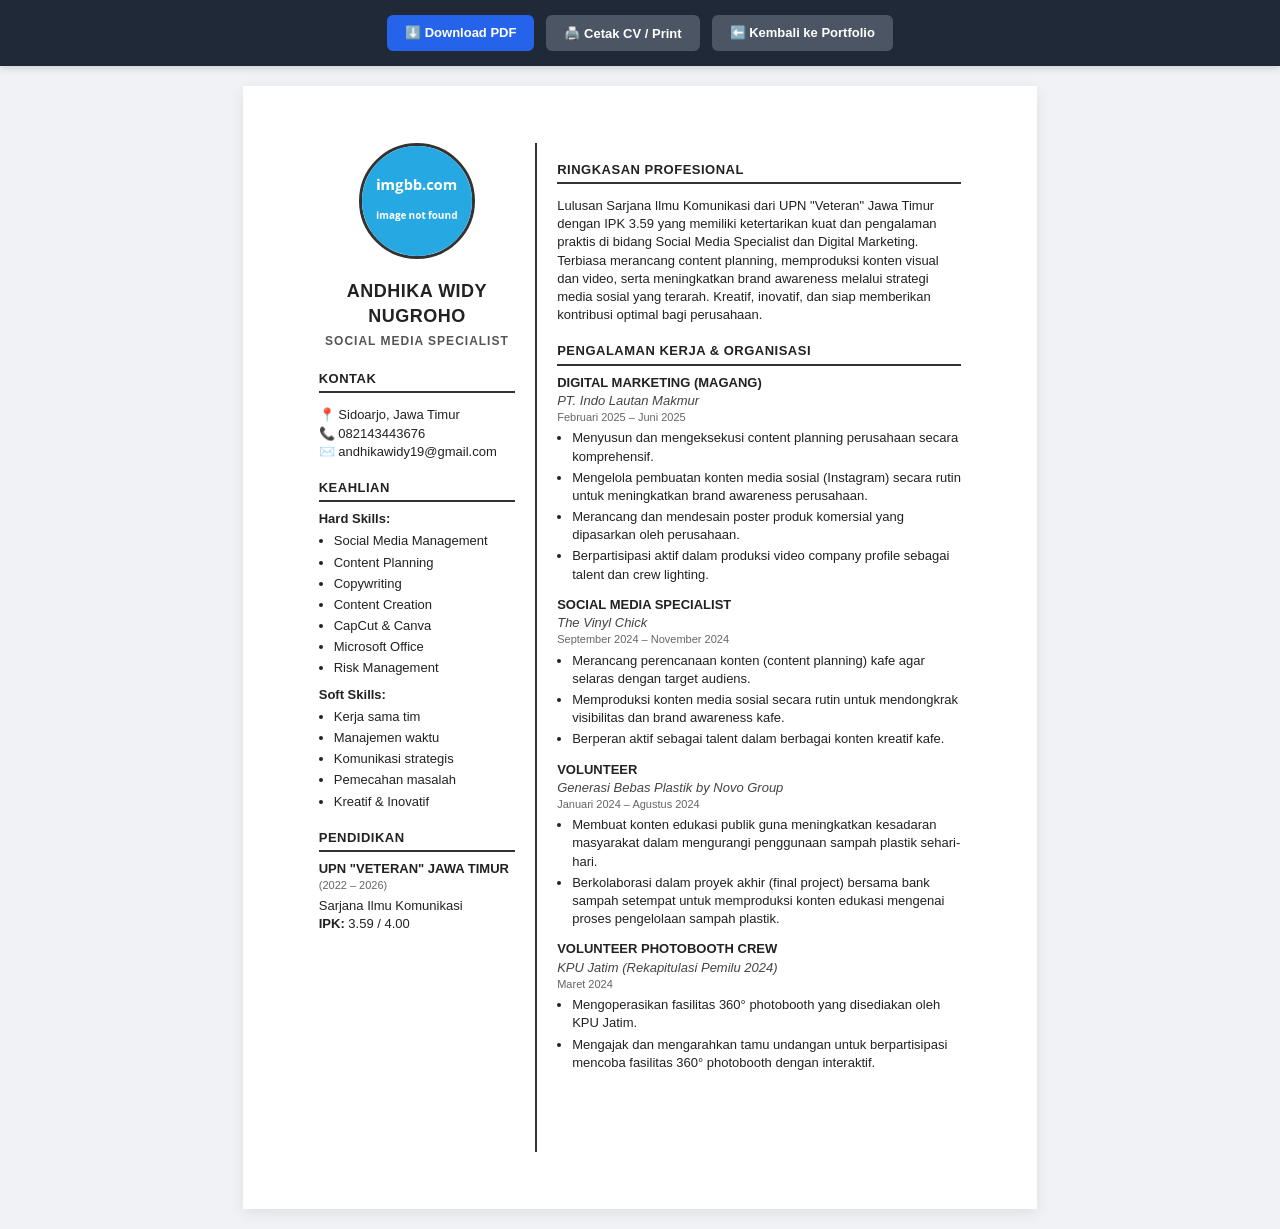
==== cv.html @ b68ea15f "Auto update: 2026-10-12 09:58:04" ====
<!DOCTYPE html>
<html lang="id">
<head>
    <meta charset="UTF-8">
    <meta name="viewport" content="width=device-width, initial-scale=1.0">
    <title>CV - Andhika Widy Nugroho</title>
    <style>
        body {
            font-family: 'Helvetica Neue', Arial, sans-serif;
            margin: 0;
            padding: 0;
            background: #f0f2f5;
            color: #222;
            font-size: 13px;
            line-height: 1.4;
        }
        .action-bar {
            text-align: center;
            padding: 15px;
            background: #1f2937;
            position: sticky;
            top: 0;
            z-index: 1000;
            box-shadow: 0 2px 8px rgba(0,0,0,0.15);
            display: flex;
            justify-content: center;
            gap: 12px;
        }
        .btn-action {
            display: inline-flex;
            align-items: center;
            gap: 8px;
            background: #2563eb;
            color: white;
            padding: 9px 18px;
            border-radius: 6px;
            text-decoration: none;
            font-weight: 600;
            font-size: 13px;
            border: none;
            cursor: pointer;
            transition: background 0.2s ease, transform 0.1s ease;
        }
        .btn-action:hover {
            background: #1d4ed8;
            transform: translateY(-1px);
        }
        .btn-action.btn-secondary {
            background: #4b5563;
        }
        .btn-action.btn-secondary:hover {
            background: #374151;
        }
        .resume-container {
            width: 210mm;
            min-height: 297mm;
            margin: 20px auto;
            background: #fff;
            display: flex;
            box-sizing: border-box;
            padding: 15mm 20mm;
            box-shadow: 0 4px 15px rgba(0,0,0,0.08);
        }
        .sidebar {
            width: 34%;
            padding-right: 20px;
            border-right: 2px solid #333;
            box-sizing: border-box;
        }
        .main-content {
            width: 66%;
            padding-left: 20px;
            box-sizing: border-box;
        }
        .profile-img-container {
            text-align: center;
            margin-bottom: 15px;
        }
        .profile-img {
            width: 110px;
            height: 110px;
            border-radius: 50%;
            object-fit: cover;
            border: 3px solid #333;
        }
        .name {
            font-size: 18px;
            font-weight: bold;
            text-align: center;
            margin-bottom: 4px;
            text-transform: uppercase;
            letter-spacing: 0.5px;
        }
        .title {
            font-size: 12px;
            text-align: center;
            color: #555;
            margin-bottom: 20px;
            font-weight: bold;
            letter-spacing: 1px;
            text-transform: uppercase;
        }
        h3 {
            font-size: 13px;
            text-transform: uppercase;
            border-bottom: 2px solid #333;
            padding-bottom: 3px;
            margin-top: 18px;
            margin-bottom: 8px;
            letter-spacing: 0.5px;
        }
        .section-content {
            margin-bottom: 12px;
        }
        ul {
            padding-left: 15px;
            margin: 4px 0;
        }
        li {
            margin-bottom: 3px;
        }
        .job-title {
            font-weight: bold;
            margin-top: 8px;
            font-size: 13px;
        }
        .job-company {
            font-style: italic;
            color: #444;
        }
        .job-date {
            font-size: 11px;
            color: #666;
            margin-bottom: 3px;
        }
        @media print {
            .action-bar {
                display: none !important;
            }
            body {
                background: none;
                margin: 0;
                padding: 0;
            }
            .resume-container {
                width: 100%;
                padding: 10mm 15mm;
                margin: 0;
                box-shadow: none;
            }
        }
    </style>
</head>
<body>
    <div class="action-bar">
        <a href="CV-Andhika-Widy-Nugroho.pdf" download="CV - Andhika Widy Nugroho.pdf" class="btn-action">
            ⬇️ Download PDF
        </a>
        <button onclick="window.print()" class="btn-action btn-secondary">
            🖨️ Cetak CV / Print
        </button>
        <a href="index.html" class="btn-action btn-secondary">
            ⬅️ Kembali ke Portfolio
        </a>
    </div>

    <div class="resume-container">
        <!-- Sidebar Kiri -->
        <div class="sidebar">
            <div class="profile-img-container">
                <!-- Foto profil Andhika -->
                <img src="https://i.ibb.co.com/6R05mGf/image.png" onerror="this.src='assets/images/andhika-profile.png'" alt="Andhika Widy Nugroho" class="profile-img">
            </div>
            
            <div class="name">Andhika Widy Nugroho</div>
            <div class="title">Social Media Specialist</div>

            <h3>Kontak</h3>
            <div class="section-content">
                <p>📍 Sidoarjo, Jawa Timur<br>
                📞 082143443676<br>
                ✉️ andhikawidy19@gmail.com</p>
            </div>

            <h3>Keahlian</h3>
            <div class="section-content">
                <strong>Hard Skills:</strong>
                <ul>
                    <li>Social Media Management</li>
                    <li>Content Planning</li>
                    <li>Copywriting</li>
                    <li>Content Creation</li>
                    <li>CapCut & Canva</li>
                    <li>Microsoft Office</li>
                    <li>Risk Management</li>
                </ul>
                <strong style="margin-top: 8px; display: block;">Soft Skills:</strong>
                <ul>
                    <li>Kerja sama tim</li>
                    <li>Manajemen waktu</li>
                    <li>Komunikasi strategis</li>
                    <li>Pemecahan masalah</li>
                    <li>Kreatif & Inovatif</li>
                </ul>
            </div>

            <h3>Pendidikan</h3>
            <div class="section-content">
                <div class="job-title">UPN "VETERAN" JAWA TIMUR</div>
                <div class="job-date">(2022 – 2026)</div>
                <div>Sarjana Ilmu Komunikasi</div>
                <div><strong>IPK:</strong> 3.59 / 4.00</div>
            </div>
        </div>

        <!-- Main Content Kanan -->
        <div class="main-content">
            <h3>Ringkasan Profesional</h3>
            <div class="section-content">
                <p>Lulusan Sarjana Ilmu Komunikasi dari UPN "Veteran" Jawa Timur dengan IPK 3.59 yang memiliki ketertarikan kuat dan pengalaman praktis di bidang Social Media Specialist dan Digital Marketing. Terbiasa merancang content planning, memproduksi konten visual dan video, serta meningkatkan brand awareness melalui strategi media sosial yang terarah. Kreatif, inovatif, dan siap memberikan kontribusi optimal bagi perusahaan.</p>
            </div>

            <h3>Pengalaman Kerja & Organisasi</h3>
            
            <div class="section-content">
                <div class="job-title">DIGITAL MARKETING (MAGANG)</div>
                <div class="job-company">PT. Indo Lautan Makmur</div>
                <div class="job-date">Februari 2025 – Juni 2025</div>
                <ul>
                    <li>Menyusun dan mengeksekusi content planning perusahaan secara komprehensif.</li>
                    <li>Mengelola pembuatan konten media sosial (Instagram) secara rutin untuk meningkatkan brand awareness perusahaan.</li>
                    <li>Merancang dan mendesain poster produk komersial yang dipasarkan oleh perusahaan.</li>
                    <li>Berpartisipasi aktif dalam produksi video company profile sebagai talent dan crew lighting.</li>
                </ul>
            </div>

            <div class="section-content">
                <div class="job-title">SOCIAL MEDIA SPECIALIST</div>
                <div class="job-company">The Vinyl Chick</div>
                <div class="job-date">September 2024 – November 2024</div>
                <ul>
                    <li>Merancang perencanaan konten (content planning) kafe agar selaras dengan target audiens.</li>
                    <li>Memproduksi konten media sosial secara rutin untuk mendongkrak visibilitas dan brand awareness kafe.</li>
                    <li>Berperan aktif sebagai talent dalam berbagai konten kreatif kafe.</li>
                </ul>
            </div>

            <div class="section-content">
                <div class="job-title">VOLUNTEER</div>
                <div class="job-company">Generasi Bebas Plastik by Novo Group</div>
                <div class="job-date">Januari 2024 – Agustus 2024</div>
                <ul>
                    <li>Membuat konten edukasi publik guna meningkatkan kesadaran masyarakat dalam mengurangi penggunaan sampah plastik sehari-hari.</li>
                    <li>Berkolaborasi dalam proyek akhir (final project) bersama bank sampah setempat untuk memproduksi konten edukasi mengenai proses pengelolaan sampah plastik.</li>
                </ul>
            </div>

            <div class="section-content">
                <div class="job-title">VOLUNTEER PHOTOBOOTH CREW</div>
                <div class="job-company">KPU Jatim (Rekapitulasi Pemilu 2024)</div>
                <div class="job-date">Maret 2024</div>
                <ul>
                    <li>Mengoperasikan fasilitas 360° photobooth yang disediakan oleh KPU Jatim.</li>
                    <li>Mengajak dan mengarahkan tamu undangan untuk berpartisipasi mencoba fasilitas 360° photobooth dengan interaktif.</li>
                </ul>
            </div>
        </div>
    </div>
</body>
</html>
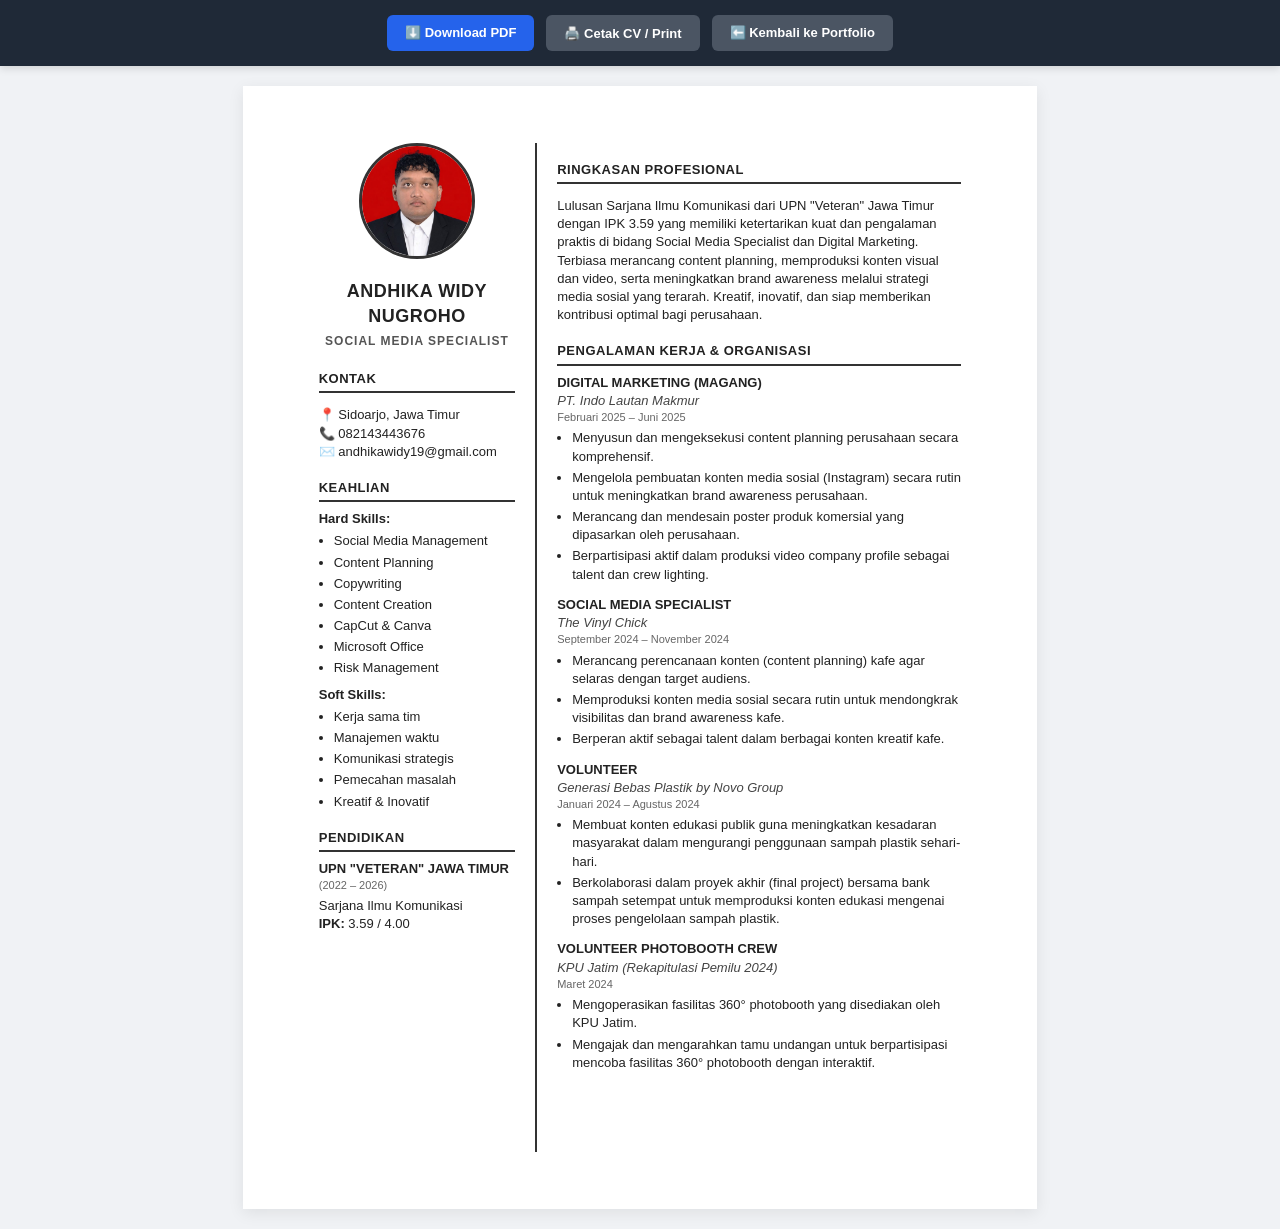
==== commit 7a8a8af5: "Auto update: 2026-10-12 10:05:46" ====
--- a/cv.html
+++ b/cv.html
@@ -169,7 +169,7 @@
         <div class="sidebar">
             <div class="profile-img-container">
                 <!-- Foto profil Andhika -->
-                <img src="https://i.ibb.co.com/6R05mGf/image.png" onerror="this.src='assets/images/andhika-profile.png'" alt="Andhika Widy Nugroho" class="profile-img">
+                <img src="assets/images/andhika.png" onerror="this.src='https://i.ibb.co.com/6R05mGf/image.png'" alt="Andhika Widy Nugroho" class="profile-img">
             </div>
             
             <div class="name">Andhika Widy Nugroho</div>
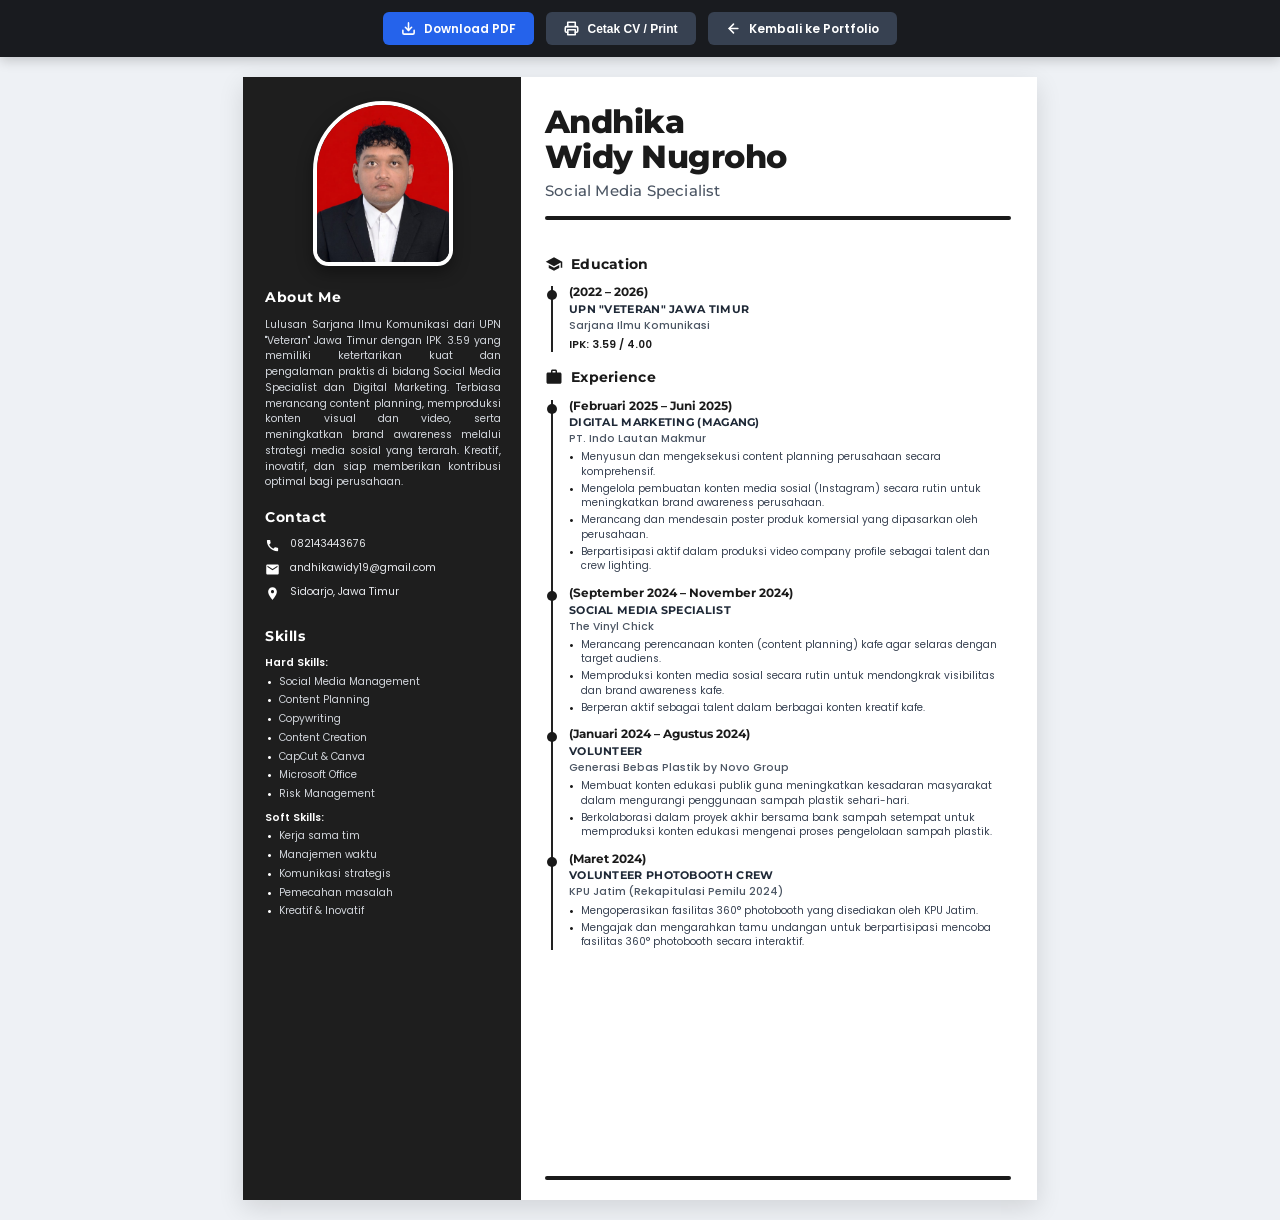
==== commit a438e197: "Auto update: 2026-10-12 11:19:42" ====
--- a/cv.html
+++ b/cv.html
@@ -4,24 +4,35 @@
     <meta charset="UTF-8">
     <meta name="viewport" content="width=device-width, initial-scale=1.0">
     <title>CV - Andhika Widy Nugroho</title>
+    <link rel="preconnect" href="https://fonts.googleapis.com">
+    <link rel="preconnect" href="https://fonts.gstatic.com" crossorigin>
+    <link href="https://fonts.googleapis.com/css2?family=Montserrat:wght@400;500;600;700;800;900&family=Poppins:wght@300;400;500;600;700&display=swap" rel="stylesheet">
     <style>
-        body {
-            font-family: 'Helvetica Neue', Arial, sans-serif;
+        * {
+            box-sizing: border-box;
             margin: 0;
             padding: 0;
-            background: #f0f2f5;
-            color: #222;
-            font-size: 13px;
-            line-height: 1.4;
-        }
+        }
+
+        body {
+            font-family: 'Poppins', 'Montserrat', -apple-system, BlinkMacSystemFont, 'Segoe UI', Roboto, sans-serif;
+            background: #eef1f5;
+            color: #2b2b2b;
+            font-size: 11px;
+            line-height: 1.45;
+            -webkit-print-color-adjust: exact;
+            print-color-adjust: exact;
+        }
+
+        /* Top Action Bar (Hanya tampil di browser, sembunyi saat print) */
         .action-bar {
             text-align: center;
-            padding: 15px;
-            background: #1f2937;
+            padding: 12px;
+            background: #191b1f;
             position: sticky;
             top: 0;
             z-index: 1000;
-            box-shadow: 0 2px 8px rgba(0,0,0,0.15);
+            box-shadow: 0 3px 12px rgba(0,0,0,0.2);
             display: flex;
             justify-content: center;
             gap: 12px;
@@ -32,107 +43,312 @@
             gap: 8px;
             background: #2563eb;
             color: white;
-            padding: 9px 18px;
+            padding: 8px 18px;
             border-radius: 6px;
             text-decoration: none;
             font-weight: 600;
-            font-size: 13px;
+            font-size: 12px;
             border: none;
             cursor: pointer;
-            transition: background 0.2s ease, transform 0.1s ease;
+            transition: all 0.2s ease;
         }
         .btn-action:hover {
             background: #1d4ed8;
             transform: translateY(-1px);
         }
         .btn-action.btn-secondary {
+            background: #374151;
+        }
+        .btn-action.btn-secondary:hover {
             background: #4b5563;
         }
-        .btn-action.btn-secondary:hover {
-            background: #374151;
-        }
-        .resume-container {
+
+        /* Resume A4 Container */
+        .resume-page {
             width: 210mm;
             min-height: 297mm;
             margin: 20px auto;
-            background: #fff;
+            background: #ffffff;
             display: flex;
+            box-shadow: 0 8px 24px rgba(0,0,0,0.12);
+            position: relative;
+            overflow: hidden;
+        }
+
+        /* ================= SIDEBAR KIRI ================= */
+        .sidebar {
+            width: 35%;
+            background: #1e1e1e;
+            color: #f3f4f6;
+            padding: 24px 20px 24px 22px;
+            display: flex;
+            flex-direction: column;
             box-sizing: border-box;
-            padding: 15mm 20mm;
-            box-shadow: 0 4px 15px rgba(0,0,0,0.08);
-        }
-        .sidebar {
-            width: 34%;
-            padding-right: 20px;
-            border-right: 2px solid #333;
+        }
+
+        .photo-wrapper {
+            text-align: center;
+            margin-bottom: 22px;
+            position: relative;
+        }
+
+        .photo-frame {
+            width: 140px;
+            height: 165px;
+            margin: 0 auto;
+            border-radius: 80px 80px 18px 18px;
+            overflow: hidden;
+            border: 4px solid #ffffff;
+            box-shadow: 0 6px 16px rgba(0,0,0,0.4);
+            background: #2b2b2b;
+            position: relative;
+        }
+
+        .photo-frame img {
+            width: 100%;
+            height: 100%;
+            object-fit: cover;
+            object-position: center top;
+            display: block;
+        }
+
+        .sidebar-section {
+            margin-bottom: 18px;
+        }
+
+        .sidebar-title {
+            font-family: 'Montserrat', sans-serif;
+            font-size: 13.5px;
+            font-weight: 700;
+            color: #ffffff;
+            letter-spacing: 0.5px;
+            margin-bottom: 9px;
+            text-transform: capitalize;
+        }
+
+        .sidebar-text {
+            font-size: 10.5px;
+            line-height: 1.5;
+            color: #d1d5db;
+            text-align: justify;
+        }
+
+        /* Kontak List */
+        .contact-list {
+            list-style: none;
+            padding: 0;
+            margin: 0;
+        }
+
+        .contact-item {
+            display: flex;
+            align-items: flex-start;
+            gap: 10px;
+            margin-bottom: 8px;
+            font-size: 10.5px;
+            color: #e5e7eb;
+            line-height: 1.4;
+        }
+
+        .contact-icon {
+            flex-shrink: 0;
+            width: 15px;
+            height: 15px;
+            margin-top: 1px;
+            fill: #ffffff;
+        }
+
+        /* Skills List */
+        .skills-group-title {
+            font-size: 10.5px;
+            font-weight: 600;
+            color: #ffffff;
+            margin-top: 6px;
+            margin-bottom: 4px;
+            display: block;
+        }
+
+        .skills-list {
+            list-style: none;
+            padding: 0;
+            margin: 0;
+        }
+
+        .skills-list li {
+            position: relative;
+            padding-left: 14px;
+            margin-bottom: 4px;
+            font-size: 10.2px;
+            color: #d1d5db;
+        }
+
+        .skills-list li::before {
+            content: "•";
+            position: absolute;
+            left: 2px;
+            top: -1px;
+            color: #ffffff;
+            font-size: 13px;
+        }
+
+        /* ================= MAIN CONTENT KANAN ================= */
+        .main-content {
+            width: 65%;
+            background: #ffffff;
+            padding: 28px 26px 20px 24px;
+            display: flex;
+            flex-direction: column;
             box-sizing: border-box;
         }
-        .main-content {
-            width: 66%;
-            padding-left: 20px;
-            box-sizing: border-box;
-        }
-        .profile-img-container {
-            text-align: center;
+
+        /* Header Nama */
+        .main-header {
+            margin-bottom: 16px;
+        }
+
+        .candidate-name {
+            font-family: 'Montserrat', sans-serif;
+            font-size: 32px;
+            font-weight: 800;
+            line-height: 1.08;
+            color: #1a1a1a;
+            letter-spacing: -0.5px;
+            text-transform: capitalize;
+        }
+
+        .candidate-title {
+            font-family: 'Montserrat', sans-serif;
+            font-size: 15px;
+            font-weight: 500;
+            color: #4b5563;
+            margin-top: 6px;
+            letter-spacing: 0.2px;
+        }
+
+        .header-bar {
+            width: 100%;
+            height: 3.5px;
+            background: #1a1a1a;
+            margin-top: 14px;
+            margin-bottom: 18px;
+            border-radius: 2px;
+        }
+
+        /* Section Block */
+        .content-section {
             margin-bottom: 15px;
         }
-        .profile-img {
-            width: 110px;
-            height: 110px;
+
+        .section-header {
+            display: flex;
+            align-items: center;
+            gap: 8px;
+            margin-bottom: 12px;
+        }
+
+        .section-header svg {
+            width: 18px;
+            height: 18px;
+            fill: #1a1a1a;
+            flex-shrink: 0;
+        }
+
+        .section-header h2 {
+            font-family: 'Montserrat', sans-serif;
+            font-size: 14px;
+            font-weight: 700;
+            color: #1a1a1a;
+            letter-spacing: 0.3px;
+            text-transform: capitalize;
+        }
+
+        /* Timeline Items */
+        .timeline-container {
+            border-left: 2px solid #222222;
+            margin-left: 6px;
+            padding-left: 16px;
+            position: relative;
+        }
+
+        .timeline-item {
+            position: relative;
+            margin-bottom: 13px;
+        }
+
+        .timeline-item:last-child {
+            margin-bottom: 0;
+        }
+
+        .timeline-item::before {
+            content: "";
+            position: absolute;
+            left: -22px;
+            top: 4px;
+            width: 10px;
+            height: 10px;
             border-radius: 50%;
-            object-fit: cover;
-            border: 3px solid #333;
-        }
-        .name {
-            font-size: 18px;
-            font-weight: bold;
-            text-align: center;
+            background: #1a1a1a;
+        }
+
+        .item-period {
+            font-family: 'Montserrat', sans-serif;
+            font-size: 11.5px;
+            font-weight: 700;
+            color: #1a1a1a;
+            line-height: 1.2;
+        }
+
+        .item-role {
+            font-family: 'Montserrat', sans-serif;
+            font-size: 11px;
+            font-weight: 700;
+            color: #1f2937;
+            text-transform: uppercase;
+            margin-top: 2px;
+            letter-spacing: 0.3px;
+        }
+
+        .item-company {
+            font-size: 10.5px;
+            color: #4b5563;
+            font-weight: 500;
             margin-bottom: 4px;
-            text-transform: uppercase;
-            letter-spacing: 0.5px;
-        }
-        .title {
+        }
+
+        .item-bullets {
+            list-style: none;
+            padding: 0;
+            margin: 3px 0 0 0;
+        }
+
+        .item-bullets li {
+            position: relative;
+            padding-left: 12px;
+            margin-bottom: 2.5px;
+            font-size: 10.2px;
+            color: #374151;
+            line-height: 1.42;
+        }
+
+        .item-bullets li::before {
+            content: "•";
+            position: absolute;
+            left: 0;
+            top: -1px;
+            color: #1a1a1a;
             font-size: 12px;
-            text-align: center;
-            color: #555;
-            margin-bottom: 20px;
-            font-weight: bold;
-            letter-spacing: 1px;
-            text-transform: uppercase;
-        }
-        h3 {
-            font-size: 13px;
-            text-transform: uppercase;
-            border-bottom: 2px solid #333;
-            padding-bottom: 3px;
-            margin-top: 18px;
-            margin-bottom: 8px;
-            letter-spacing: 0.5px;
-        }
-        .section-content {
-            margin-bottom: 12px;
-        }
-        ul {
-            padding-left: 15px;
-            margin: 4px 0;
-        }
-        li {
-            margin-bottom: 3px;
-        }
-        .job-title {
-            font-weight: bold;
-            margin-top: 8px;
-            font-size: 13px;
-        }
-        .job-company {
-            font-style: italic;
-            color: #444;
-        }
-        .job-date {
-            font-size: 11px;
-            color: #666;
-            margin-bottom: 3px;
-        }
+        }
+
+        /* Bottom Divider */
+        .footer-bar {
+            width: 100%;
+            height: 3.5px;
+            background: #1a1a1a;
+            margin-top: auto;
+            border-radius: 2px;
+        }
+
+        /* ================= PRINT MEDIA ================= */
         @media print {
             .action-bar {
                 display: none !important;
@@ -142,50 +358,88 @@
                 margin: 0;
                 padding: 0;
             }
-            .resume-container {
+            .resume-page {
                 width: 100%;
-                padding: 10mm 15mm;
+                min-height: 100%;
                 margin: 0;
                 box-shadow: none;
+                page-break-after: avoid;
             }
         }
     </style>
 </head>
 <body>
+
+    <!-- Bar Navigasi Aksi (Hanya muncul di web, tidak tercetak) -->
     <div class="action-bar">
         <a href="CV-Andhika-Widy-Nugroho.pdf" download="CV - Andhika Widy Nugroho.pdf" class="btn-action">
-            ⬇️ Download PDF
+            <svg width="15" height="15" viewBox="0 0 24 24" fill="none" stroke="currentColor" stroke-width="2.5" stroke-linecap="round" stroke-linejoin="round"><path d="M21 15v4a2 2 0 0 1-2 2H5a2 2 0 0 1-2-2v-4"></path><polyline points="7 10 12 15 17 10"></polyline><line x1="12" y1="15" x2="12" y2="3"></line></svg>
+            Download PDF
         </a>
         <button onclick="window.print()" class="btn-action btn-secondary">
-            🖨️ Cetak CV / Print
+            <svg width="15" height="15" viewBox="0 0 24 24" fill="none" stroke="currentColor" stroke-width="2.5" stroke-linecap="round" stroke-linejoin="round"><polyline points="6 9 6 2 18 2 18 9"></polyline><path d="M6 18H4a2 2 0 0 1-2-2v-5a2 2 0 0 1 2-2h16a2 2 0 0 1 2 2v5a2 2 0 0 1-2 2h-2"></path><rect x="6" y="14" width="12" height="8"></rect></svg>
+            Cetak CV / Print
         </button>
         <a href="index.html" class="btn-action btn-secondary">
-            ⬅️ Kembali ke Portfolio
+            <svg width="15" height="15" viewBox="0 0 24 24" fill="none" stroke="currentColor" stroke-width="2.5" stroke-linecap="round" stroke-linejoin="round"><line x1="19" y1="12" x2="5" y2="12"></line><polyline points="12 19 5 12 12 5"></polyline></svg>
+            Kembali ke Portfolio
         </a>
     </div>
 
-    <div class="resume-container">
-        <!-- Sidebar Kiri -->
+    <!-- Halaman Resume / CV -->
+    <div class="resume-page">
+        
+        <!-- SIDEBAR KIRI -->
         <div class="sidebar">
-            <div class="profile-img-container">
-                <!-- Foto profil Andhika -->
-                <img src="assets/images/andhika.png" onerror="this.src='https://i.ibb.co.com/6R05mGf/image.png'" alt="Andhika Widy Nugroho" class="profile-img">
-            </div>
-            
-            <div class="name">Andhika Widy Nugroho</div>
-            <div class="title">Social Media Specialist</div>
-
-            <h3>Kontak</h3>
-            <div class="section-content">
-                <p>📍 Sidoarjo, Jawa Timur<br>
-                📞 082143443676<br>
-                ✉️ andhikawidy19@gmail.com</p>
-            </div>
-
-            <h3>Keahlian</h3>
-            <div class="section-content">
-                <strong>Hard Skills:</strong>
-                <ul>
+            <!-- Foto Profil -->
+            <div class="photo-wrapper">
+                <div class="photo-frame">
+                    <img src="assets/images/andhika.png" onerror="this.src='https://i.ibb.co.com/6R05mGf/image.png'" alt="Andhika Widy Nugroho">
+                </div>
+            </div>
+
+            <!-- About Me / Ringkasan Profesional -->
+            <div class="sidebar-section">
+                <div class="sidebar-title">About Me</div>
+                <div class="sidebar-text">
+                    Lulusan Sarjana Ilmu Komunikasi dari UPN "Veteran" Jawa Timur dengan IPK 3.59 yang memiliki ketertarikan kuat dan pengalaman praktis di bidang Social Media Specialist dan Digital Marketing. Terbiasa merancang content planning, memproduksi konten visual dan video, serta meningkatkan brand awareness melalui strategi media sosial yang terarah. Kreatif, inovatif, dan siap memberikan kontribusi optimal bagi perusahaan.
+                </div>
+            </div>
+
+            <!-- Contact -->
+            <div class="sidebar-section">
+                <div class="sidebar-title">Contact</div>
+                <ul class="contact-list">
+                    <li class="contact-item">
+                        <!-- Phone Icon -->
+                        <svg class="contact-icon" viewBox="0 0 24 24">
+                            <path d="M6.62 10.79a15.053 15.053 0 006.59 6.59l2.2-2.2c.27-.27.67-.36 1.02-.24 1.12.37 2.33.57 3.57.57.55 0 1 .45 1 1V20c0 .55-.45 1-1 1-9.39 0-17-7.61-17-17 0-.55.45-1 1-1h3.5c.55 0 1 .45 1 1 0 1.25.2 2.45.57 3.57.11.35.03.74-.25 1.02l-2.2 2.2z"/>
+                        </svg>
+                        <span>082143443676</span>
+                    </li>
+                    <li class="contact-item">
+                        <!-- Email Icon -->
+                        <svg class="contact-icon" viewBox="0 0 24 24">
+                            <path d="M20 4H4c-1.1 0-1.99.9-1.99 2L2 18c0 1.1.9 2 2 2h16c1.1 0 2-.9 2-2V6c0-1.1-.9-2-2-2zm0 4l-8 5-8-5V6l8 5 8-5v2z"/>
+                        </svg>
+                        <span>andhikawidy19@gmail.com</span>
+                    </li>
+                    <li class="contact-item">
+                        <!-- Location Icon -->
+                        <svg class="contact-icon" viewBox="0 0 24 24">
+                            <path d="M12 2C8.13 2 5 5.13 5 9c0 5.25 7 13 7 13s7-7.75 7-13c0-3.87-3.13-7-7-7zm0 9.5c-1.38 0-2.5-1.12-2.5-2.5s1.12-2.5 2.5-2.5 2.5 1.12 2.5 2.5-1.12 2.5-2.5 2.5z"/>
+                        </svg>
+                        <span>Sidoarjo, Jawa Timur</span>
+                    </li>
+                </ul>
+            </div>
+
+            <!-- Skills -->
+            <div class="sidebar-section">
+                <div class="sidebar-title">Skills</div>
+                
+                <span class="skills-group-title">Hard Skills:</span>
+                <ul class="skills-list">
                     <li>Social Media Management</li>
                     <li>Content Planning</li>
                     <li>Copywriting</li>
@@ -194,8 +448,9 @@
                     <li>Microsoft Office</li>
                     <li>Risk Management</li>
                 </ul>
-                <strong style="margin-top: 8px; display: block;">Soft Skills:</strong>
-                <ul>
+
+                <span class="skills-group-title" style="margin-top: 8px;">Soft Skills:</span>
+                <ul class="skills-list">
                     <li>Kerja sama tim</li>
                     <li>Manajemen waktu</li>
                     <li>Komunikasi strategis</li>
@@ -203,68 +458,105 @@
                     <li>Kreatif & Inovatif</li>
                 </ul>
             </div>
-
-            <h3>Pendidikan</h3>
-            <div class="section-content">
-                <div class="job-title">UPN "VETERAN" JAWA TIMUR</div>
-                <div class="job-date">(2022 – 2026)</div>
-                <div>Sarjana Ilmu Komunikasi</div>
-                <div><strong>IPK:</strong> 3.59 / 4.00</div>
-            </div>
         </div>
 
-        <!-- Main Content Kanan -->
+        <!-- MAIN CONTENT KANAN -->
         <div class="main-content">
-            <h3>Ringkasan Profesional</h3>
-            <div class="section-content">
-                <p>Lulusan Sarjana Ilmu Komunikasi dari UPN "Veteran" Jawa Timur dengan IPK 3.59 yang memiliki ketertarikan kuat dan pengalaman praktis di bidang Social Media Specialist dan Digital Marketing. Terbiasa merancang content planning, memproduksi konten visual dan video, serta meningkatkan brand awareness melalui strategi media sosial yang terarah. Kreatif, inovatif, dan siap memberikan kontribusi optimal bagi perusahaan.</p>
-            </div>
-
-            <h3>Pengalaman Kerja & Organisasi</h3>
             
-            <div class="section-content">
-                <div class="job-title">DIGITAL MARKETING (MAGANG)</div>
-                <div class="job-company">PT. Indo Lautan Makmur</div>
-                <div class="job-date">Februari 2025 – Juni 2025</div>
-                <ul>
-                    <li>Menyusun dan mengeksekusi content planning perusahaan secara komprehensif.</li>
-                    <li>Mengelola pembuatan konten media sosial (Instagram) secara rutin untuk meningkatkan brand awareness perusahaan.</li>
-                    <li>Merancang dan mendesain poster produk komersial yang dipasarkan oleh perusahaan.</li>
-                    <li>Berpartisipasi aktif dalam produksi video company profile sebagai talent dan crew lighting.</li>
-                </ul>
-            </div>
-
-            <div class="section-content">
-                <div class="job-title">SOCIAL MEDIA SPECIALIST</div>
-                <div class="job-company">The Vinyl Chick</div>
-                <div class="job-date">September 2024 – November 2024</div>
-                <ul>
-                    <li>Merancang perencanaan konten (content planning) kafe agar selaras dengan target audiens.</li>
-                    <li>Memproduksi konten media sosial secara rutin untuk mendongkrak visibilitas dan brand awareness kafe.</li>
-                    <li>Berperan aktif sebagai talent dalam berbagai konten kreatif kafe.</li>
-                </ul>
-            </div>
-
-            <div class="section-content">
-                <div class="job-title">VOLUNTEER</div>
-                <div class="job-company">Generasi Bebas Plastik by Novo Group</div>
-                <div class="job-date">Januari 2024 – Agustus 2024</div>
-                <ul>
-                    <li>Membuat konten edukasi publik guna meningkatkan kesadaran masyarakat dalam mengurangi penggunaan sampah plastik sehari-hari.</li>
-                    <li>Berkolaborasi dalam proyek akhir (final project) bersama bank sampah setempat untuk memproduksi konten edukasi mengenai proses pengelolaan sampah plastik.</li>
-                </ul>
-            </div>
-
-            <div class="section-content">
-                <div class="job-title">VOLUNTEER PHOTOBOOTH CREW</div>
-                <div class="job-company">KPU Jatim (Rekapitulasi Pemilu 2024)</div>
-                <div class="job-date">Maret 2024</div>
-                <ul>
-                    <li>Mengoperasikan fasilitas 360° photobooth yang disediakan oleh KPU Jatim.</li>
-                    <li>Mengajak dan mengarahkan tamu undangan untuk berpartisipasi mencoba fasilitas 360° photobooth dengan interaktif.</li>
-                </ul>
-            </div>
+            <!-- Header Nama & Title -->
+            <div class="main-header">
+                <h1 class="candidate-name">Andhika<br>Widy Nugroho</h1>
+                <div class="candidate-title">Social Media Specialist</div>
+                <div class="header-bar"></div>
+            </div>
+
+            <!-- Education / Pendidikan -->
+            <div class="content-section">
+                <div class="section-header">
+                    <!-- Graduation Cap Icon -->
+                    <svg viewBox="0 0 24 24">
+                        <path d="M12 3L1 9l11 6 9-4.91V17h2V9L12 3zM5 13.18v4L12 21l7-3.82v-4L12 17l-7-3.82z"/>
+                    </svg>
+                    <h2>Education</h2>
+                </div>
+
+                <div class="timeline-container">
+                    <div class="timeline-item">
+                        <div class="item-period">(2022 – 2026)</div>
+                        <div class="item-role">UPN "VETERAN" JAWA TIMUR</div>
+                        <div class="item-company">Sarjana Ilmu Komunikasi</div>
+                        <div style="font-size: 10.5px; font-weight: 600; color: #1a1a1a;">IPK: 3.59 / 4.00</div>
+                    </div>
+                </div>
+            </div>
+
+            <!-- Experience / Pengalaman Kerja & Organisasi -->
+            <div class="content-section">
+                <div class="section-header">
+                    <!-- Briefcase Icon -->
+                    <svg viewBox="0 0 24 24">
+                        <path d="M20 6h-4V4c0-1.11-.89-2-2-2h-4c-1.11 0-2 .89-2 2v2H4c-1.11 0-1.99.89-1.99 2L2 19c0 1.11.89 2 2 2h16c1.11 0 2-.89 2-2V8c0-1.11-.89-2-2-2zm-6 0h-4V4h4v2z"/>
+                    </svg>
+                    <h2>Experience</h2>
+                </div>
+
+                <div class="timeline-container">
+                    
+                    <!-- Item 1 -->
+                    <div class="timeline-item">
+                        <div class="item-period">(Februari 2025 – Juni 2025)</div>
+                        <div class="item-role">DIGITAL MARKETING (MAGANG)</div>
+                        <div class="item-company">PT. Indo Lautan Makmur</div>
+                        <ul class="item-bullets">
+                            <li>Menyusun dan mengeksekusi content planning perusahaan secara komprehensif.</li>
+                            <li>Mengelola pembuatan konten media sosial (Instagram) secara rutin untuk meningkatkan brand awareness perusahaan.</li>
+                            <li>Merancang dan mendesain poster produk komersial yang dipasarkan oleh perusahaan.</li>
+                            <li>Berpartisipasi aktif dalam produksi video company profile sebagai talent dan crew lighting.</li>
+                        </ul>
+                    </div>
+
+                    <!-- Item 2 -->
+                    <div class="timeline-item">
+                        <div class="item-period">(September 2024 – November 2024)</div>
+                        <div class="item-role">SOCIAL MEDIA SPECIALIST</div>
+                        <div class="item-company">The Vinyl Chick</div>
+                        <ul class="item-bullets">
+                            <li>Merancang perencanaan konten (content planning) kafe agar selaras dengan target audiens.</li>
+                            <li>Memproduksi konten media sosial secara rutin untuk mendongkrak visibilitas dan brand awareness kafe.</li>
+                            <li>Berperan aktif sebagai talent dalam berbagai konten kreatif kafe.</li>
+                        </ul>
+                    </div>
+
+                    <!-- Item 3 -->
+                    <div class="timeline-item">
+                        <div class="item-period">(Januari 2024 – Agustus 2024)</div>
+                        <div class="item-role">VOLUNTEER</div>
+                        <div class="item-company">Generasi Bebas Plastik by Novo Group</div>
+                        <ul class="item-bullets">
+                            <li>Membuat konten edukasi publik guna meningkatkan kesadaran masyarakat dalam mengurangi penggunaan sampah plastik sehari-hari.</li>
+                            <li>Berkolaborasi dalam proyek akhir bersama bank sampah setempat untuk memproduksi konten edukasi mengenai proses pengelolaan sampah plastik.</li>
+                        </ul>
+                    </div>
+
+                    <!-- Item 4 -->
+                    <div class="timeline-item">
+                        <div class="item-period">(Maret 2024)</div>
+                        <div class="item-role">VOLUNTEER PHOTOBOOTH CREW</div>
+                        <div class="item-company">KPU Jatim (Rekapitulasi Pemilu 2024)</div>
+                        <ul class="item-bullets">
+                            <li>Mengoperasikan fasilitas 360° photobooth yang disediakan oleh KPU Jatim.</li>
+                            <li>Mengajak dan mengarahkan tamu undangan untuk berpartisipasi mencoba fasilitas 360° photobooth secara interaktif.</li>
+                        </ul>
+                    </div>
+
+                </div>
+            </div>
+
+            <!-- Bottom Divider -->
+            <div class="footer-bar"></div>
+
         </div>
     </div>
+
 </body>
 </html>
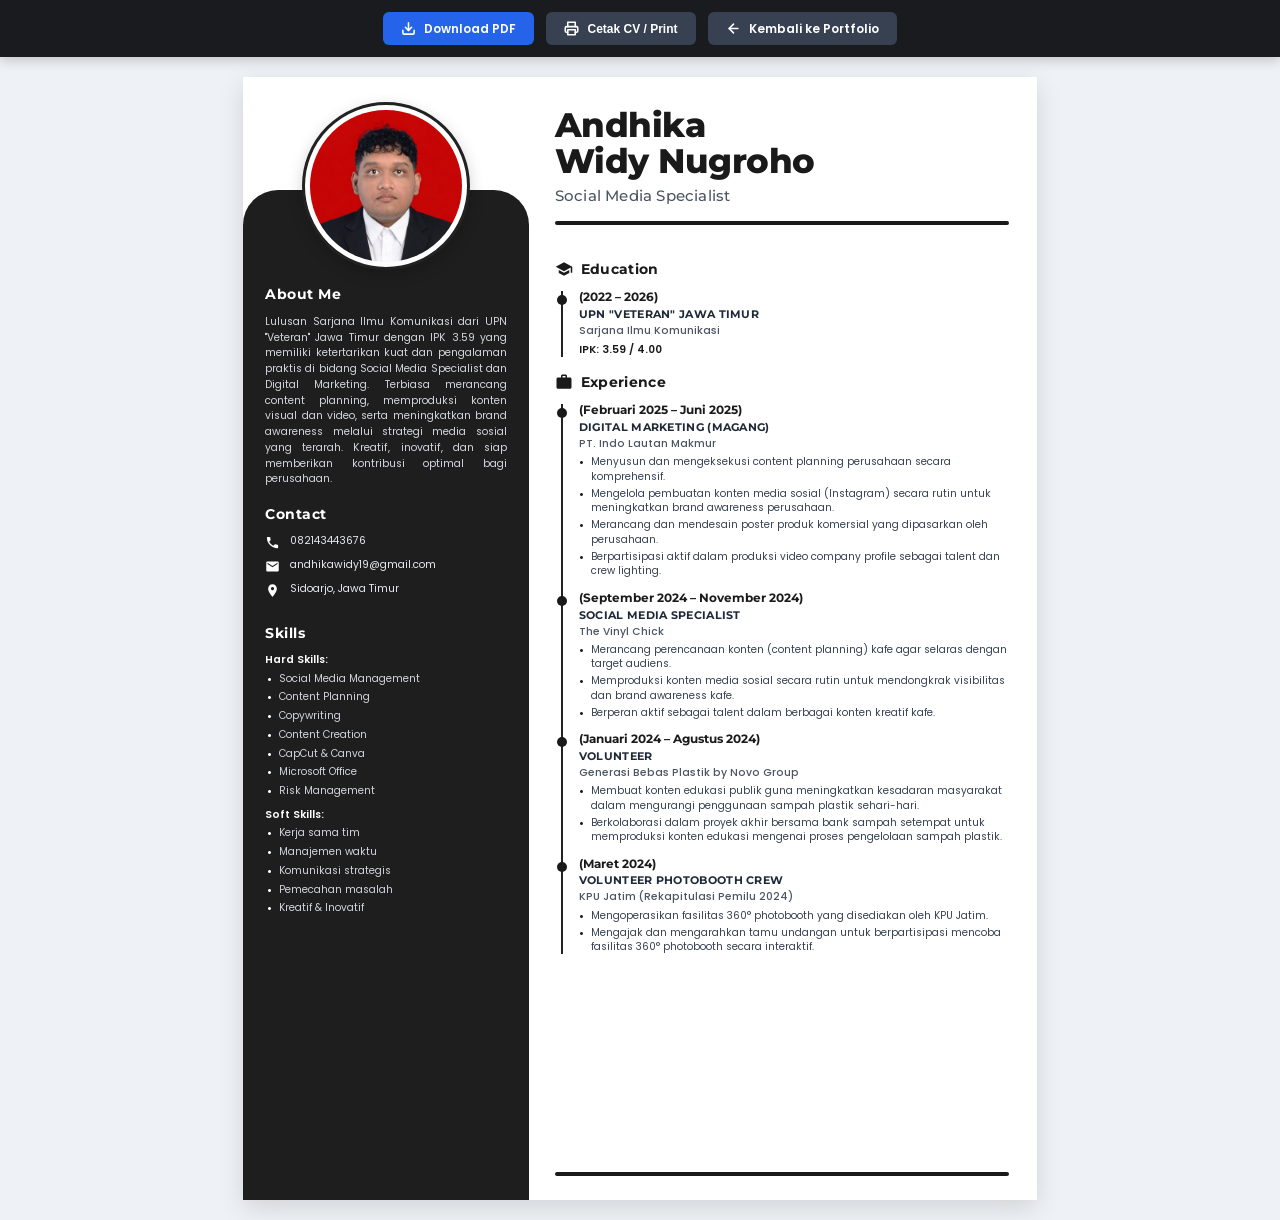
==== commit b18dd982: "Auto update: 2026-10-12 11:27:29" ====
--- a/cv.html
+++ b/cv.html
@@ -24,7 +24,7 @@
             print-color-adjust: exact;
         }
 
-        /* Top Action Bar (Hanya tampil di browser, sembunyi saat print) */
+        /* Top Action Bar (Web only) */
         .action-bar {
             text-align: center;
             padding: 12px;
@@ -77,39 +77,59 @@
 
         /* ================= SIDEBAR KIRI ================= */
         .sidebar {
-            width: 35%;
+            width: 36%;
+            background: #ffffff;
+            display: flex;
+            flex-direction: column;
+            box-sizing: border-box;
+            position: relative;
+        }
+
+        /* Wrapper Foto Profil Lingkaran */
+        .photo-outer-wrapper {
+            width: 100%;
+            background: #ffffff;
+            padding-top: 25px;
+            display: flex;
+            justify-content: center;
+            position: relative;
+            z-index: 10;
+        }
+
+        .photo-circle-container {
+            width: 168px;
+            height: 168px;
+            border-radius: 50%;
+            border: 3.5px solid #222222;
+            padding: 5px;
+            background: #ffffff;
+            box-shadow: 0 5px 15px rgba(0,0,0,0.18);
+            display: flex;
+            align-items: center;
+            justify-content: center;
+            margin-bottom: -80px; /* Overlap ke kotak hitam di bawahnya */
+        }
+
+        .photo-circle-container img {
+            width: 100%;
+            height: 100%;
+            border-radius: 50%;
+            object-fit: cover;
+            object-position: center 18%;
+            display: block;
+        }
+
+        /* Kotak Gelap Sidebar */
+        .sidebar-dark-box {
             background: #1e1e1e;
             color: #f3f4f6;
-            padding: 24px 20px 24px 22px;
+            flex-grow: 1;
+            border-top-left-radius: 35px;
+            border-top-right-radius: 35px;
+            padding: 95px 22px 25px 22px; /* Ruang atas untuk lengkungan lingkaran foto */
             display: flex;
             flex-direction: column;
             box-sizing: border-box;
-        }
-
-        .photo-wrapper {
-            text-align: center;
-            margin-bottom: 22px;
-            position: relative;
-        }
-
-        .photo-frame {
-            width: 140px;
-            height: 165px;
-            margin: 0 auto;
-            border-radius: 80px 80px 18px 18px;
-            overflow: hidden;
-            border: 4px solid #ffffff;
-            box-shadow: 0 6px 16px rgba(0,0,0,0.4);
-            background: #2b2b2b;
-            position: relative;
-        }
-
-        .photo-frame img {
-            width: 100%;
-            height: 100%;
-            object-fit: cover;
-            object-position: center top;
-            display: block;
         }
 
         .sidebar-section {
@@ -193,9 +213,9 @@
 
         /* ================= MAIN CONTENT KANAN ================= */
         .main-content {
-            width: 65%;
+            width: 64%;
             background: #ffffff;
-            padding: 28px 26px 20px 24px;
+            padding: 30px 28px 24px 26px;
             display: flex;
             flex-direction: column;
             box-sizing: border-box;
@@ -208,9 +228,9 @@
 
         .candidate-name {
             font-family: 'Montserrat', sans-serif;
-            font-size: 32px;
+            font-size: 34px;
             font-weight: 800;
-            line-height: 1.08;
+            line-height: 1.06;
             color: #1a1a1a;
             letter-spacing: -0.5px;
             text-transform: capitalize;
@@ -391,72 +411,72 @@
         
         <!-- SIDEBAR KIRI -->
         <div class="sidebar">
-            <!-- Foto Profil -->
-            <div class="photo-wrapper">
-                <div class="photo-frame">
+            <!-- Bagian Atas: Foto Profil Lingkaran dengan Outline Sesuai PDF -->
+            <div class="photo-outer-wrapper">
+                <div class="photo-circle-container">
                     <img src="assets/images/andhika.png" onerror="this.src='https://i.ibb.co.com/6R05mGf/image.png'" alt="Andhika Widy Nugroho">
                 </div>
             </div>
 
-            <!-- About Me / Ringkasan Profesional -->
-            <div class="sidebar-section">
-                <div class="sidebar-title">About Me</div>
-                <div class="sidebar-text">
-                    Lulusan Sarjana Ilmu Komunikasi dari UPN "Veteran" Jawa Timur dengan IPK 3.59 yang memiliki ketertarikan kuat dan pengalaman praktis di bidang Social Media Specialist dan Digital Marketing. Terbiasa merancang content planning, memproduksi konten visual dan video, serta meningkatkan brand awareness melalui strategi media sosial yang terarah. Kreatif, inovatif, dan siap memberikan kontribusi optimal bagi perusahaan.
-                </div>
-            </div>
-
-            <!-- Contact -->
-            <div class="sidebar-section">
-                <div class="sidebar-title">Contact</div>
-                <ul class="contact-list">
-                    <li class="contact-item">
-                        <!-- Phone Icon -->
-                        <svg class="contact-icon" viewBox="0 0 24 24">
-                            <path d="M6.62 10.79a15.053 15.053 0 006.59 6.59l2.2-2.2c.27-.27.67-.36 1.02-.24 1.12.37 2.33.57 3.57.57.55 0 1 .45 1 1V20c0 .55-.45 1-1 1-9.39 0-17-7.61-17-17 0-.55.45-1 1-1h3.5c.55 0 1 .45 1 1 0 1.25.2 2.45.57 3.57.11.35.03.74-.25 1.02l-2.2 2.2z"/>
-                        </svg>
-                        <span>082143443676</span>
-                    </li>
-                    <li class="contact-item">
-                        <!-- Email Icon -->
-                        <svg class="contact-icon" viewBox="0 0 24 24">
-                            <path d="M20 4H4c-1.1 0-1.99.9-1.99 2L2 18c0 1.1.9 2 2 2h16c1.1 0 2-.9 2-2V6c0-1.1-.9-2-2-2zm0 4l-8 5-8-5V6l8 5 8-5v2z"/>
-                        </svg>
-                        <span>andhikawidy19@gmail.com</span>
-                    </li>
-                    <li class="contact-item">
-                        <!-- Location Icon -->
-                        <svg class="contact-icon" viewBox="0 0 24 24">
-                            <path d="M12 2C8.13 2 5 5.13 5 9c0 5.25 7 13 7 13s7-7.75 7-13c0-3.87-3.13-7-7-7zm0 9.5c-1.38 0-2.5-1.12-2.5-2.5s1.12-2.5 2.5-2.5 2.5 1.12 2.5 2.5-1.12 2.5-2.5 2.5z"/>
-                        </svg>
-                        <span>Sidoarjo, Jawa Timur</span>
-                    </li>
-                </ul>
-            </div>
-
-            <!-- Skills -->
-            <div class="sidebar-section">
-                <div class="sidebar-title">Skills</div>
-                
-                <span class="skills-group-title">Hard Skills:</span>
-                <ul class="skills-list">
-                    <li>Social Media Management</li>
-                    <li>Content Planning</li>
-                    <li>Copywriting</li>
-                    <li>Content Creation</li>
-                    <li>CapCut & Canva</li>
-                    <li>Microsoft Office</li>
-                    <li>Risk Management</li>
-                </ul>
-
-                <span class="skills-group-title" style="margin-top: 8px;">Soft Skills:</span>
-                <ul class="skills-list">
-                    <li>Kerja sama tim</li>
-                    <li>Manajemen waktu</li>
-                    <li>Komunikasi strategis</li>
-                    <li>Pemecahan masalah</li>
-                    <li>Kreatif & Inovatif</li>
-                </ul>
+            <!-- Kotak Hitam Melengkung di Bawah Foto -->
+            <div class="sidebar-dark-box">
+                <!-- About Me -->
+                <div class="sidebar-section">
+                    <div class="sidebar-title">About Me</div>
+                    <div class="sidebar-text">
+                        Lulusan Sarjana Ilmu Komunikasi dari UPN "Veteran" Jawa Timur dengan IPK 3.59 yang memiliki ketertarikan kuat dan pengalaman praktis di bidang Social Media Specialist dan Digital Marketing. Terbiasa merancang content planning, memproduksi konten visual dan video, serta meningkatkan brand awareness melalui strategi media sosial yang terarah. Kreatif, inovatif, dan siap memberikan kontribusi optimal bagi perusahaan.
+                    </div>
+                </div>
+
+                <!-- Contact -->
+                <div class="sidebar-section">
+                    <div class="sidebar-title">Contact</div>
+                    <ul class="contact-list">
+                        <li class="contact-item">
+                            <svg class="contact-icon" viewBox="0 0 24 24">
+                                <path d="M6.62 10.79a15.053 15.053 0 006.59 6.59l2.2-2.2c.27-.27.67-.36 1.02-.24 1.12.37 2.33.57 3.57.57.55 0 1 .45 1 1V20c0 .55-.45 1-1 1-9.39 0-17-7.61-17-17 0-.55.45-1 1-1h3.5c.55 0 1 .45 1 1 0 1.25.2 2.45.57 3.57.11.35.03.74-.25 1.02l-2.2 2.2z"/>
+                            </svg>
+                            <span>082143443676</span>
+                        </li>
+                        <li class="contact-item">
+                            <svg class="contact-icon" viewBox="0 0 24 24">
+                                <path d="M20 4H4c-1.1 0-1.99.9-1.99 2L2 18c0 1.1.9 2 2 2h16c1.1 0 2-.9 2-2V6c0-1.1-.9-2-2-2zm0 4l-8 5-8-5V6l8 5 8-5v2z"/>
+                            </svg>
+                            <span>andhikawidy19@gmail.com</span>
+                        </li>
+                        <li class="contact-item">
+                            <svg class="contact-icon" viewBox="0 0 24 24">
+                                <path d="M12 2C8.13 2 5 5.13 5 9c0 5.25 7 13 7 13s7-7.75 7-13c0-3.87-3.13-7-7-7zm0 9.5c-1.38 0-2.5-1.12-2.5-2.5s1.12-2.5 2.5-2.5 2.5 1.12 2.5 2.5-1.12 2.5-2.5 2.5z"/>
+                            </svg>
+                            <span>Sidoarjo, Jawa Timur</span>
+                        </li>
+                    </ul>
+                </div>
+
+                <!-- Skills -->
+                <div class="sidebar-section">
+                    <div class="sidebar-title">Skills</div>
+                    
+                    <span class="skills-group-title">Hard Skills:</span>
+                    <ul class="skills-list">
+                        <li>Social Media Management</li>
+                        <li>Content Planning</li>
+                        <li>Copywriting</li>
+                        <li>Content Creation</li>
+                        <li>CapCut & Canva</li>
+                        <li>Microsoft Office</li>
+                        <li>Risk Management</li>
+                    </ul>
+
+                    <span class="skills-group-title" style="margin-top: 8px;">Soft Skills:</span>
+                    <ul class="skills-list">
+                        <li>Kerja sama tim</li>
+                        <li>Manajemen waktu</li>
+                        <li>Komunikasi strategis</li>
+                        <li>Pemecahan masalah</li>
+                        <li>Kreatif & Inovatif</li>
+                    </ul>
+                </div>
             </div>
         </div>
 
@@ -473,7 +493,6 @@
             <!-- Education / Pendidikan -->
             <div class="content-section">
                 <div class="section-header">
-                    <!-- Graduation Cap Icon -->
                     <svg viewBox="0 0 24 24">
                         <path d="M12 3L1 9l11 6 9-4.91V17h2V9L12 3zM5 13.18v4L12 21l7-3.82v-4L12 17l-7-3.82z"/>
                     </svg>
@@ -493,7 +512,6 @@
             <!-- Experience / Pengalaman Kerja & Organisasi -->
             <div class="content-section">
                 <div class="section-header">
-                    <!-- Briefcase Icon -->
                     <svg viewBox="0 0 24 24">
                         <path d="M20 6h-4V4c0-1.11-.89-2-2-2h-4c-1.11 0-2 .89-2 2v2H4c-1.11 0-1.99.89-1.99 2L2 19c0 1.11.89 2 2 2h16c1.11 0 2-.89 2-2V8c0-1.11-.89-2-2-2zm-6 0h-4V4h4v2z"/>
                     </svg>
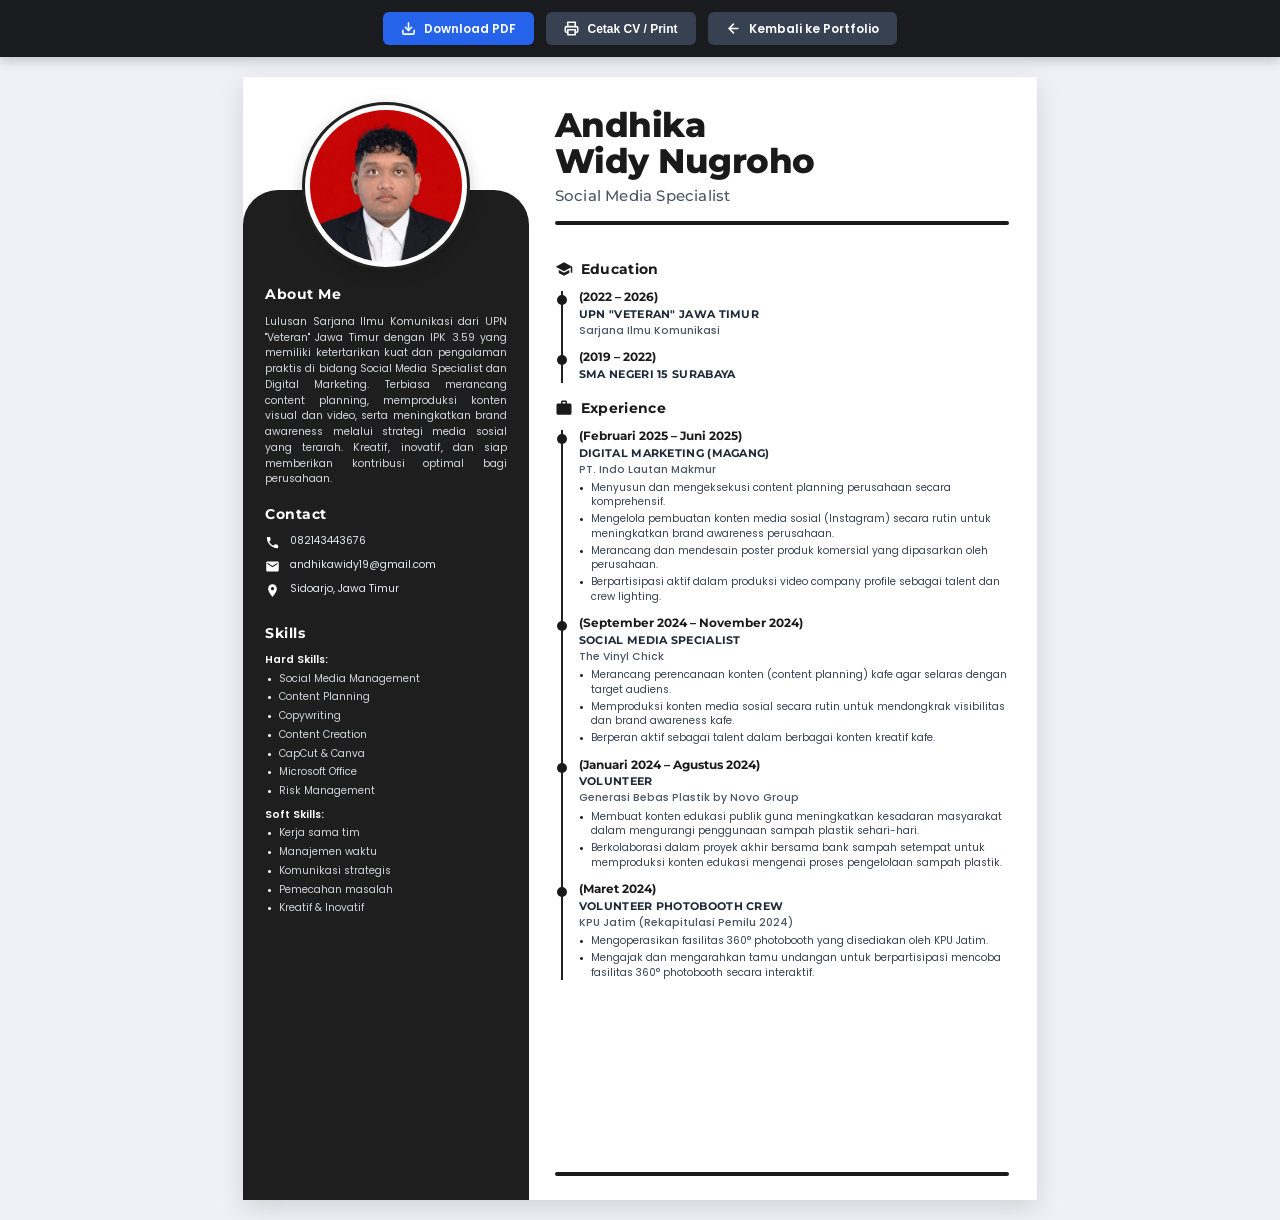
==== commit f2909e23: "Auto update: 2026-10-12 15:07:25" ====
--- a/cv.html
+++ b/cv.html
@@ -1,12 +1,15 @@
 <!DOCTYPE html>
 <html lang="id">
+
 <head>
     <meta charset="UTF-8">
     <meta name="viewport" content="width=device-width, initial-scale=1.0">
     <title>CV - Andhika Widy Nugroho</title>
     <link rel="preconnect" href="https://fonts.googleapis.com">
     <link rel="preconnect" href="https://fonts.gstatic.com" crossorigin>
-    <link href="https://fonts.googleapis.com/css2?family=Montserrat:wght@400;500;600;700;800;900&family=Poppins:wght@300;400;500;600;700&display=swap" rel="stylesheet">
+    <link
+        href="https://fonts.googleapis.com/css2?family=Montserrat:wght@400;500;600;700;800;900&family=Poppins:wght@300;400;500;600;700&display=swap"
+        rel="stylesheet">
     <style>
         * {
             box-sizing: border-box;
@@ -32,11 +35,12 @@
             position: sticky;
             top: 0;
             z-index: 1000;
-            box-shadow: 0 3px 12px rgba(0,0,0,0.2);
+            box-shadow: 0 3px 12px rgba(0, 0, 0, 0.2);
             display: flex;
             justify-content: center;
             gap: 12px;
         }
+
         .btn-action {
             display: inline-flex;
             align-items: center;
@@ -52,13 +56,16 @@
             cursor: pointer;
             transition: all 0.2s ease;
         }
+
         .btn-action:hover {
             background: #1d4ed8;
             transform: translateY(-1px);
         }
+
         .btn-action.btn-secondary {
             background: #374151;
         }
+
         .btn-action.btn-secondary:hover {
             background: #4b5563;
         }
@@ -70,7 +77,7 @@
             margin: 20px auto;
             background: #ffffff;
             display: flex;
-            box-shadow: 0 8px 24px rgba(0,0,0,0.12);
+            box-shadow: 0 8px 24px rgba(0, 0, 0, 0.12);
             position: relative;
             overflow: hidden;
         }
@@ -103,11 +110,12 @@
             border: 3.5px solid #222222;
             padding: 5px;
             background: #ffffff;
-            box-shadow: 0 5px 15px rgba(0,0,0,0.18);
+            box-shadow: 0 5px 15px rgba(0, 0, 0, 0.18);
             display: flex;
             align-items: center;
             justify-content: center;
-            margin-bottom: -80px; /* Overlap ke kotak hitam di bawahnya */
+            margin-bottom: -80px;
+            /* Overlap ke kotak hitam di bawahnya */
         }
 
         .photo-circle-container img {
@@ -126,7 +134,8 @@
             flex-grow: 1;
             border-top-left-radius: 35px;
             border-top-right-radius: 35px;
-            padding: 95px 22px 25px 22px; /* Ruang atas untuk lengkungan lingkaran foto */
+            padding: 95px 22px 25px 22px;
+            /* Ruang atas untuk lengkungan lingkaran foto */
             display: flex;
             flex-direction: column;
             box-sizing: border-box;
@@ -373,11 +382,13 @@
             .action-bar {
                 display: none !important;
             }
+
             body {
                 background: none;
                 margin: 0;
                 padding: 0;
             }
+
             .resume-page {
                 width: 100%;
                 min-height: 100%;
@@ -388,33 +399,49 @@
         }
     </style>
 </head>
+
 <body>
 
     <!-- Bar Navigasi Aksi (Hanya muncul di web, tidak tercetak) -->
     <div class="action-bar">
         <a href="CV-Andhika-Widy-Nugroho.pdf" download="CV - Andhika Widy Nugroho.pdf" class="btn-action">
-            <svg width="15" height="15" viewBox="0 0 24 24" fill="none" stroke="currentColor" stroke-width="2.5" stroke-linecap="round" stroke-linejoin="round"><path d="M21 15v4a2 2 0 0 1-2 2H5a2 2 0 0 1-2-2v-4"></path><polyline points="7 10 12 15 17 10"></polyline><line x1="12" y1="15" x2="12" y2="3"></line></svg>
+            <svg width="15" height="15" viewBox="0 0 24 24" fill="none" stroke="currentColor" stroke-width="2.5"
+                stroke-linecap="round" stroke-linejoin="round">
+                <path d="M21 15v4a2 2 0 0 1-2 2H5a2 2 0 0 1-2-2v-4"></path>
+                <polyline points="7 10 12 15 17 10"></polyline>
+                <line x1="12" y1="15" x2="12" y2="3"></line>
+            </svg>
             Download PDF
         </a>
         <button onclick="window.print()" class="btn-action btn-secondary">
-            <svg width="15" height="15" viewBox="0 0 24 24" fill="none" stroke="currentColor" stroke-width="2.5" stroke-linecap="round" stroke-linejoin="round"><polyline points="6 9 6 2 18 2 18 9"></polyline><path d="M6 18H4a2 2 0 0 1-2-2v-5a2 2 0 0 1 2-2h16a2 2 0 0 1 2 2v5a2 2 0 0 1-2 2h-2"></path><rect x="6" y="14" width="12" height="8"></rect></svg>
+            <svg width="15" height="15" viewBox="0 0 24 24" fill="none" stroke="currentColor" stroke-width="2.5"
+                stroke-linecap="round" stroke-linejoin="round">
+                <polyline points="6 9 6 2 18 2 18 9"></polyline>
+                <path d="M6 18H4a2 2 0 0 1-2-2v-5a2 2 0 0 1 2-2h16a2 2 0 0 1 2 2v5a2 2 0 0 1-2 2h-2"></path>
+                <rect x="6" y="14" width="12" height="8"></rect>
+            </svg>
             Cetak CV / Print
         </button>
         <a href="index.html" class="btn-action btn-secondary">
-            <svg width="15" height="15" viewBox="0 0 24 24" fill="none" stroke="currentColor" stroke-width="2.5" stroke-linecap="round" stroke-linejoin="round"><line x1="19" y1="12" x2="5" y2="12"></line><polyline points="12 19 5 12 12 5"></polyline></svg>
+            <svg width="15" height="15" viewBox="0 0 24 24" fill="none" stroke="currentColor" stroke-width="2.5"
+                stroke-linecap="round" stroke-linejoin="round">
+                <line x1="19" y1="12" x2="5" y2="12"></line>
+                <polyline points="12 19 5 12 12 5"></polyline>
+            </svg>
             Kembali ke Portfolio
         </a>
     </div>
 
     <!-- Halaman Resume / CV -->
     <div class="resume-page">
-        
+
         <!-- SIDEBAR KIRI -->
         <div class="sidebar">
             <!-- Bagian Atas: Foto Profil Lingkaran dengan Outline Sesuai PDF -->
             <div class="photo-outer-wrapper">
                 <div class="photo-circle-container">
-                    <img src="assets/images/andhika.png" onerror="this.src='https://i.ibb.co.com/6R05mGf/image.png'" alt="Andhika Widy Nugroho">
+                    <img src="assets/images/andhika.png" onerror="this.src='https://i.ibb.co.com/6R05mGf/image.png'"
+                        alt="Andhika Widy Nugroho">
                 </div>
             </div>
 
@@ -424,7 +451,11 @@
                 <div class="sidebar-section">
                     <div class="sidebar-title">About Me</div>
                     <div class="sidebar-text">
-                        Lulusan Sarjana Ilmu Komunikasi dari UPN "Veteran" Jawa Timur dengan IPK 3.59 yang memiliki ketertarikan kuat dan pengalaman praktis di bidang Social Media Specialist dan Digital Marketing. Terbiasa merancang content planning, memproduksi konten visual dan video, serta meningkatkan brand awareness melalui strategi media sosial yang terarah. Kreatif, inovatif, dan siap memberikan kontribusi optimal bagi perusahaan.
+                        Lulusan Sarjana Ilmu Komunikasi dari UPN "Veteran" Jawa Timur dengan IPK 3.59 yang memiliki
+                        ketertarikan kuat dan pengalaman praktis di bidang Social Media Specialist dan Digital
+                        Marketing. Terbiasa merancang content planning, memproduksi konten visual dan video, serta
+                        meningkatkan brand awareness melalui strategi media sosial yang terarah. Kreatif, inovatif, dan
+                        siap memberikan kontribusi optimal bagi perusahaan.
                     </div>
                 </div>
 
@@ -434,19 +465,22 @@
                     <ul class="contact-list">
                         <li class="contact-item">
                             <svg class="contact-icon" viewBox="0 0 24 24">
-                                <path d="M6.62 10.79a15.053 15.053 0 006.59 6.59l2.2-2.2c.27-.27.67-.36 1.02-.24 1.12.37 2.33.57 3.57.57.55 0 1 .45 1 1V20c0 .55-.45 1-1 1-9.39 0-17-7.61-17-17 0-.55.45-1 1-1h3.5c.55 0 1 .45 1 1 0 1.25.2 2.45.57 3.57.11.35.03.74-.25 1.02l-2.2 2.2z"/>
+                                <path
+                                    d="M6.62 10.79a15.053 15.053 0 006.59 6.59l2.2-2.2c.27-.27.67-.36 1.02-.24 1.12.37 2.33.57 3.57.57.55 0 1 .45 1 1V20c0 .55-.45 1-1 1-9.39 0-17-7.61-17-17 0-.55.45-1 1-1h3.5c.55 0 1 .45 1 1 0 1.25.2 2.45.57 3.57.11.35.03.74-.25 1.02l-2.2 2.2z" />
                             </svg>
                             <span>082143443676</span>
                         </li>
                         <li class="contact-item">
                             <svg class="contact-icon" viewBox="0 0 24 24">
-                                <path d="M20 4H4c-1.1 0-1.99.9-1.99 2L2 18c0 1.1.9 2 2 2h16c1.1 0 2-.9 2-2V6c0-1.1-.9-2-2-2zm0 4l-8 5-8-5V6l8 5 8-5v2z"/>
+                                <path
+                                    d="M20 4H4c-1.1 0-1.99.9-1.99 2L2 18c0 1.1.9 2 2 2h16c1.1 0 2-.9 2-2V6c0-1.1-.9-2-2-2zm0 4l-8 5-8-5V6l8 5 8-5v2z" />
                             </svg>
                             <span>andhikawidy19@gmail.com</span>
                         </li>
                         <li class="contact-item">
                             <svg class="contact-icon" viewBox="0 0 24 24">
-                                <path d="M12 2C8.13 2 5 5.13 5 9c0 5.25 7 13 7 13s7-7.75 7-13c0-3.87-3.13-7-7-7zm0 9.5c-1.38 0-2.5-1.12-2.5-2.5s1.12-2.5 2.5-2.5 2.5 1.12 2.5 2.5-1.12 2.5-2.5 2.5z"/>
+                                <path
+                                    d="M12 2C8.13 2 5 5.13 5 9c0 5.25 7 13 7 13s7-7.75 7-13c0-3.87-3.13-7-7-7zm0 9.5c-1.38 0-2.5-1.12-2.5-2.5s1.12-2.5 2.5-2.5 2.5 1.12 2.5 2.5-1.12 2.5-2.5 2.5z" />
                             </svg>
                             <span>Sidoarjo, Jawa Timur</span>
                         </li>
@@ -456,7 +490,7 @@
                 <!-- Skills -->
                 <div class="sidebar-section">
                     <div class="sidebar-title">Skills</div>
-                    
+
                     <span class="skills-group-title">Hard Skills:</span>
                     <ul class="skills-list">
                         <li>Social Media Management</li>
@@ -482,7 +516,7 @@
 
         <!-- MAIN CONTENT KANAN -->
         <div class="main-content">
-            
+
             <!-- Header Nama & Title -->
             <div class="main-header">
                 <h1 class="candidate-name">Andhika<br>Widy Nugroho</h1>
@@ -494,7 +528,7 @@
             <div class="content-section">
                 <div class="section-header">
                     <svg viewBox="0 0 24 24">
-                        <path d="M12 3L1 9l11 6 9-4.91V17h2V9L12 3zM5 13.18v4L12 21l7-3.82v-4L12 17l-7-3.82z"/>
+                        <path d="M12 3L1 9l11 6 9-4.91V17h2V9L12 3zM5 13.18v4L12 21l7-3.82v-4L12 17l-7-3.82z" />
                     </svg>
                     <h2>Education</h2>
                 </div>
@@ -504,7 +538,10 @@
                         <div class="item-period">(2022 – 2026)</div>
                         <div class="item-role">UPN "VETERAN" JAWA TIMUR</div>
                         <div class="item-company">Sarjana Ilmu Komunikasi</div>
-                        <div style="font-size: 10.5px; font-weight: 600; color: #1a1a1a;">IPK: 3.59 / 4.00</div>
+                    </div>
+                    <div class="timeline-item">
+                        <div class="item-period">(2019 – 2022)</div>
+                        <div class="item-role">SMA NEGERI 15 SURABAYA</div>
                     </div>
                 </div>
             </div>
@@ -513,13 +550,14 @@
             <div class="content-section">
                 <div class="section-header">
                     <svg viewBox="0 0 24 24">
-                        <path d="M20 6h-4V4c0-1.11-.89-2-2-2h-4c-1.11 0-2 .89-2 2v2H4c-1.11 0-1.99.89-1.99 2L2 19c0 1.11.89 2 2 2h16c1.11 0 2-.89 2-2V8c0-1.11-.89-2-2-2zm-6 0h-4V4h4v2z"/>
+                        <path
+                            d="M20 6h-4V4c0-1.11-.89-2-2-2h-4c-1.11 0-2 .89-2 2v2H4c-1.11 0-1.99.89-1.99 2L2 19c0 1.11.89 2 2 2h16c1.11 0 2-.89 2-2V8c0-1.11-.89-2-2-2zm-6 0h-4V4h4v2z" />
                     </svg>
                     <h2>Experience</h2>
                 </div>
 
                 <div class="timeline-container">
-                    
+
                     <!-- Item 1 -->
                     <div class="timeline-item">
                         <div class="item-period">(Februari 2025 – Juni 2025)</div>
@@ -527,9 +565,11 @@
                         <div class="item-company">PT. Indo Lautan Makmur</div>
                         <ul class="item-bullets">
                             <li>Menyusun dan mengeksekusi content planning perusahaan secara komprehensif.</li>
-                            <li>Mengelola pembuatan konten media sosial (Instagram) secara rutin untuk meningkatkan brand awareness perusahaan.</li>
+                            <li>Mengelola pembuatan konten media sosial (Instagram) secara rutin untuk meningkatkan
+                                brand awareness perusahaan.</li>
                             <li>Merancang dan mendesain poster produk komersial yang dipasarkan oleh perusahaan.</li>
-                            <li>Berpartisipasi aktif dalam produksi video company profile sebagai talent dan crew lighting.</li>
+                            <li>Berpartisipasi aktif dalam produksi video company profile sebagai talent dan crew
+                                lighting.</li>
                         </ul>
                     </div>
 
@@ -539,8 +579,10 @@
                         <div class="item-role">SOCIAL MEDIA SPECIALIST</div>
                         <div class="item-company">The Vinyl Chick</div>
                         <ul class="item-bullets">
-                            <li>Merancang perencanaan konten (content planning) kafe agar selaras dengan target audiens.</li>
-                            <li>Memproduksi konten media sosial secara rutin untuk mendongkrak visibilitas dan brand awareness kafe.</li>
+                            <li>Merancang perencanaan konten (content planning) kafe agar selaras dengan target audiens.
+                            </li>
+                            <li>Memproduksi konten media sosial secara rutin untuk mendongkrak visibilitas dan brand
+                                awareness kafe.</li>
                             <li>Berperan aktif sebagai talent dalam berbagai konten kreatif kafe.</li>
                         </ul>
                     </div>
@@ -551,8 +593,10 @@
                         <div class="item-role">VOLUNTEER</div>
                         <div class="item-company">Generasi Bebas Plastik by Novo Group</div>
                         <ul class="item-bullets">
-                            <li>Membuat konten edukasi publik guna meningkatkan kesadaran masyarakat dalam mengurangi penggunaan sampah plastik sehari-hari.</li>
-                            <li>Berkolaborasi dalam proyek akhir bersama bank sampah setempat untuk memproduksi konten edukasi mengenai proses pengelolaan sampah plastik.</li>
+                            <li>Membuat konten edukasi publik guna meningkatkan kesadaran masyarakat dalam mengurangi
+                                penggunaan sampah plastik sehari-hari.</li>
+                            <li>Berkolaborasi dalam proyek akhir bersama bank sampah setempat untuk memproduksi konten
+                                edukasi mengenai proses pengelolaan sampah plastik.</li>
                         </ul>
                     </div>
 
@@ -563,7 +607,8 @@
                         <div class="item-company">KPU Jatim (Rekapitulasi Pemilu 2024)</div>
                         <ul class="item-bullets">
                             <li>Mengoperasikan fasilitas 360° photobooth yang disediakan oleh KPU Jatim.</li>
-                            <li>Mengajak dan mengarahkan tamu undangan untuk berpartisipasi mencoba fasilitas 360° photobooth secara interaktif.</li>
+                            <li>Mengajak dan mengarahkan tamu undangan untuk berpartisipasi mencoba fasilitas 360°
+                                photobooth secara interaktif.</li>
                         </ul>
                     </div>
 
@@ -577,4 +622,5 @@
     </div>
 
 </body>
-</html>
+
+</html>
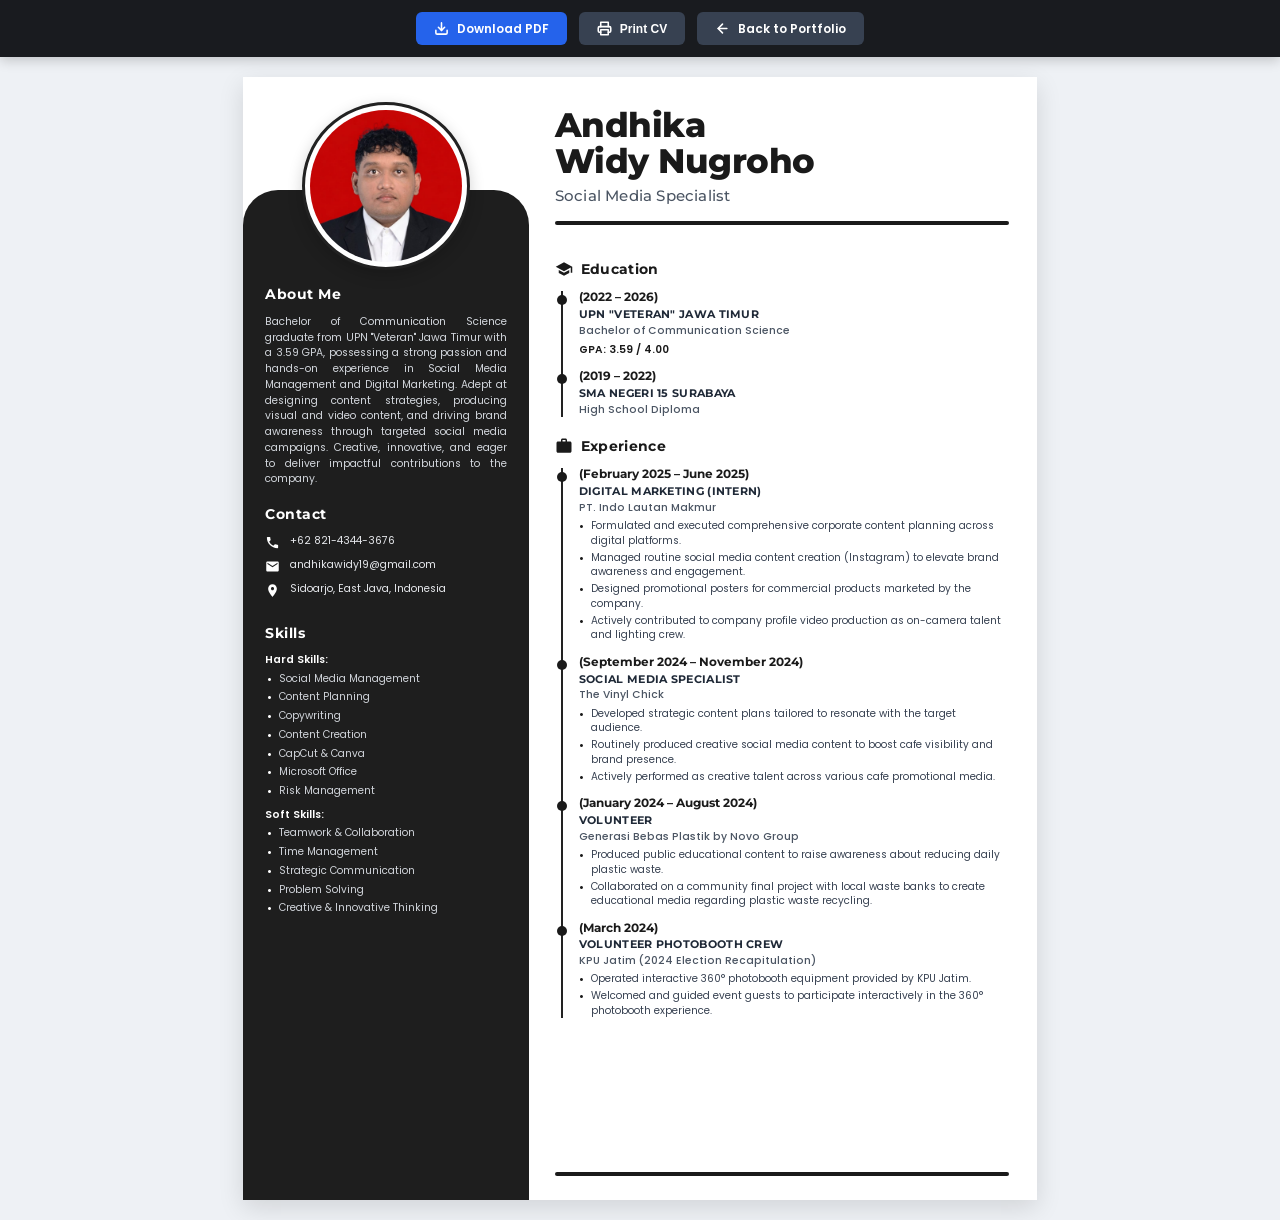
==== commit bb9e4dd1: "Auto update: 2026-10-12 16:59:46" ====
--- a/cv.html
+++ b/cv.html
@@ -420,7 +420,7 @@
                 <path d="M6 18H4a2 2 0 0 1-2-2v-5a2 2 0 0 1 2-2h16a2 2 0 0 1 2 2v5a2 2 0 0 1-2 2h-2"></path>
                 <rect x="6" y="14" width="12" height="8"></rect>
             </svg>
-            Cetak CV / Print
+            Print CV
         </button>
         <a href="index.html" class="btn-action btn-secondary">
             <svg width="15" height="15" viewBox="0 0 24 24" fill="none" stroke="currentColor" stroke-width="2.5"
@@ -428,7 +428,7 @@
                 <line x1="19" y1="12" x2="5" y2="12"></line>
                 <polyline points="12 19 5 12 12 5"></polyline>
             </svg>
-            Kembali ke Portfolio
+            Back to Portfolio
         </a>
     </div>
 
@@ -451,11 +451,7 @@
                 <div class="sidebar-section">
                     <div class="sidebar-title">About Me</div>
                     <div class="sidebar-text">
-                        Lulusan Sarjana Ilmu Komunikasi dari UPN "Veteran" Jawa Timur dengan IPK 3.59 yang memiliki
-                        ketertarikan kuat dan pengalaman praktis di bidang Social Media Specialist dan Digital
-                        Marketing. Terbiasa merancang content planning, memproduksi konten visual dan video, serta
-                        meningkatkan brand awareness melalui strategi media sosial yang terarah. Kreatif, inovatif, dan
-                        siap memberikan kontribusi optimal bagi perusahaan.
+                        Bachelor of Communication Science graduate from UPN "Veteran" Jawa Timur with a 3.59 GPA, possessing a strong passion and hands-on experience in Social Media Management and Digital Marketing. Adept at designing content strategies, producing visual and video content, and driving brand awareness through targeted social media campaigns. Creative, innovative, and eager to deliver impactful contributions to the company.
                     </div>
                 </div>
 
@@ -468,7 +464,7 @@
                                 <path
                                     d="M6.62 10.79a15.053 15.053 0 006.59 6.59l2.2-2.2c.27-.27.67-.36 1.02-.24 1.12.37 2.33.57 3.57.57.55 0 1 .45 1 1V20c0 .55-.45 1-1 1-9.39 0-17-7.61-17-17 0-.55.45-1 1-1h3.5c.55 0 1 .45 1 1 0 1.25.2 2.45.57 3.57.11.35.03.74-.25 1.02l-2.2 2.2z" />
                             </svg>
-                            <span>082143443676</span>
+                            <span>+62 821-4344-3676</span>
                         </li>
                         <li class="contact-item">
                             <svg class="contact-icon" viewBox="0 0 24 24">
@@ -482,7 +478,7 @@
                                 <path
                                     d="M12 2C8.13 2 5 5.13 5 9c0 5.25 7 13 7 13s7-7.75 7-13c0-3.87-3.13-7-7-7zm0 9.5c-1.38 0-2.5-1.12-2.5-2.5s1.12-2.5 2.5-2.5 2.5 1.12 2.5 2.5-1.12 2.5-2.5 2.5z" />
                             </svg>
-                            <span>Sidoarjo, Jawa Timur</span>
+                            <span>Sidoarjo, East Java, Indonesia</span>
                         </li>
                     </ul>
                 </div>
@@ -504,11 +500,11 @@
 
                     <span class="skills-group-title" style="margin-top: 8px;">Soft Skills:</span>
                     <ul class="skills-list">
-                        <li>Kerja sama tim</li>
-                        <li>Manajemen waktu</li>
-                        <li>Komunikasi strategis</li>
-                        <li>Pemecahan masalah</li>
-                        <li>Kreatif & Inovatif</li>
+                        <li>Teamwork & Collaboration</li>
+                        <li>Time Management</li>
+                        <li>Strategic Communication</li>
+                        <li>Problem Solving</li>
+                        <li>Creative & Innovative Thinking</li>
                     </ul>
                 </div>
             </div>
@@ -537,11 +533,13 @@
                     <div class="timeline-item">
                         <div class="item-period">(2022 – 2026)</div>
                         <div class="item-role">UPN "VETERAN" JAWA TIMUR</div>
-                        <div class="item-company">Sarjana Ilmu Komunikasi</div>
+                        <div class="item-company">Bachelor of Communication Science</div>
+                        <div style="font-size: 10.5px; font-weight: 600; color: #1a1a1a;">GPA: 3.59 / 4.00</div>
                     </div>
                     <div class="timeline-item">
                         <div class="item-period">(2019 – 2022)</div>
                         <div class="item-role">SMA NEGERI 15 SURABAYA</div>
+                        <div class="item-company">High School Diploma</div>
                     </div>
                 </div>
             </div>
@@ -560,16 +558,14 @@
 
                     <!-- Item 1 -->
                     <div class="timeline-item">
-                        <div class="item-period">(Februari 2025 – Juni 2025)</div>
-                        <div class="item-role">DIGITAL MARKETING (MAGANG)</div>
+                        <div class="item-period">(February 2025 – June 2025)</div>
+                        <div class="item-role">DIGITAL MARKETING (INTERN)</div>
                         <div class="item-company">PT. Indo Lautan Makmur</div>
                         <ul class="item-bullets">
-                            <li>Menyusun dan mengeksekusi content planning perusahaan secara komprehensif.</li>
-                            <li>Mengelola pembuatan konten media sosial (Instagram) secara rutin untuk meningkatkan
-                                brand awareness perusahaan.</li>
-                            <li>Merancang dan mendesain poster produk komersial yang dipasarkan oleh perusahaan.</li>
-                            <li>Berpartisipasi aktif dalam produksi video company profile sebagai talent dan crew
-                                lighting.</li>
+                            <li>Formulated and executed comprehensive corporate content planning across digital platforms.</li>
+                            <li>Managed routine social media content creation (Instagram) to elevate brand awareness and engagement.</li>
+                            <li>Designed promotional posters for commercial products marketed by the company.</li>
+                            <li>Actively contributed to company profile video production as on-camera talent and lighting crew.</li>
                         </ul>
                     </div>
 
@@ -579,36 +575,31 @@
                         <div class="item-role">SOCIAL MEDIA SPECIALIST</div>
                         <div class="item-company">The Vinyl Chick</div>
                         <ul class="item-bullets">
-                            <li>Merancang perencanaan konten (content planning) kafe agar selaras dengan target audiens.
-                            </li>
-                            <li>Memproduksi konten media sosial secara rutin untuk mendongkrak visibilitas dan brand
-                                awareness kafe.</li>
-                            <li>Berperan aktif sebagai talent dalam berbagai konten kreatif kafe.</li>
+                            <li>Developed strategic content plans tailored to resonate with the target audience.</li>
+                            <li>Routinely produced creative social media content to boost cafe visibility and brand presence.</li>
+                            <li>Actively performed as creative talent across various cafe promotional media.</li>
                         </ul>
                     </div>
 
                     <!-- Item 3 -->
                     <div class="timeline-item">
-                        <div class="item-period">(Januari 2024 – Agustus 2024)</div>
+                        <div class="item-period">(January 2024 – August 2024)</div>
                         <div class="item-role">VOLUNTEER</div>
                         <div class="item-company">Generasi Bebas Plastik by Novo Group</div>
                         <ul class="item-bullets">
-                            <li>Membuat konten edukasi publik guna meningkatkan kesadaran masyarakat dalam mengurangi
-                                penggunaan sampah plastik sehari-hari.</li>
-                            <li>Berkolaborasi dalam proyek akhir bersama bank sampah setempat untuk memproduksi konten
-                                edukasi mengenai proses pengelolaan sampah plastik.</li>
+                            <li>Produced public educational content to raise awareness about reducing daily plastic waste.</li>
+                            <li>Collaborated on a community final project with local waste banks to create educational media regarding plastic waste recycling.</li>
                         </ul>
                     </div>
 
                     <!-- Item 4 -->
                     <div class="timeline-item">
-                        <div class="item-period">(Maret 2024)</div>
+                        <div class="item-period">(March 2024)</div>
                         <div class="item-role">VOLUNTEER PHOTOBOOTH CREW</div>
-                        <div class="item-company">KPU Jatim (Rekapitulasi Pemilu 2024)</div>
+                        <div class="item-company">KPU Jatim (2024 Election Recapitulation)</div>
                         <ul class="item-bullets">
-                            <li>Mengoperasikan fasilitas 360° photobooth yang disediakan oleh KPU Jatim.</li>
-                            <li>Mengajak dan mengarahkan tamu undangan untuk berpartisipasi mencoba fasilitas 360°
-                                photobooth secara interaktif.</li>
+                            <li>Operated interactive 360° photobooth equipment provided by KPU Jatim.</li>
+                            <li>Welcomed and guided event guests to participate interactively in the 360° photobooth experience.</li>
                         </ul>
                     </div>
 
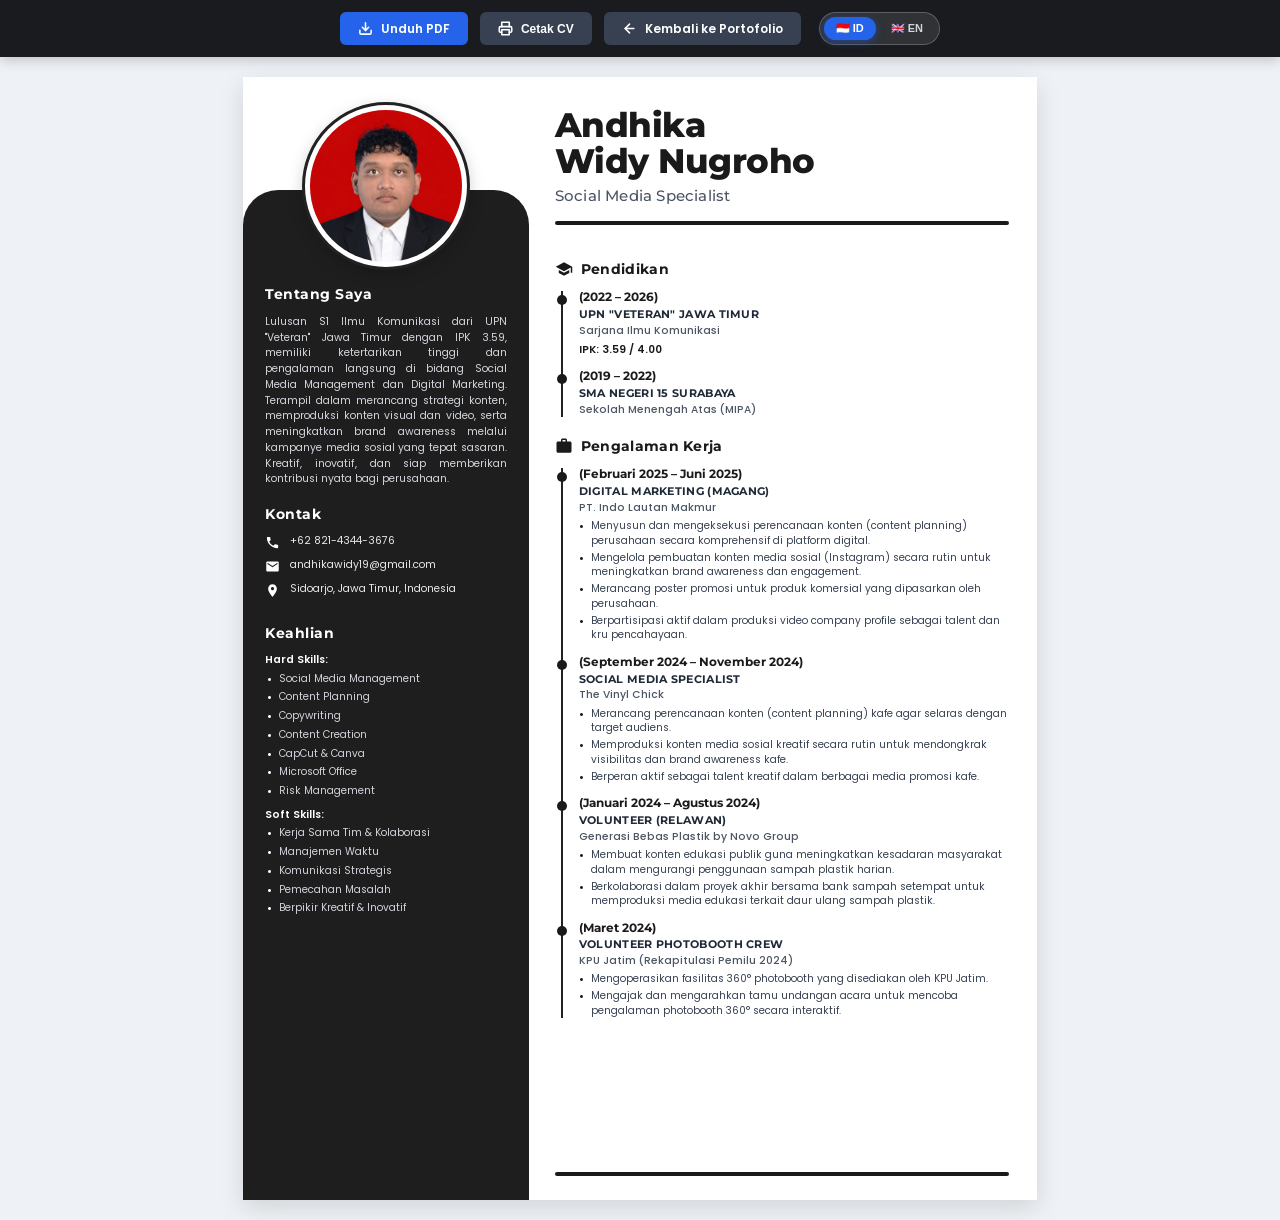
==== commit b3dac582: "Auto update: 2026-10-13 10:11:28" ====
--- a/cv.html
+++ b/cv.html
@@ -70,6 +70,41 @@
             background: #4b5563;
         }
 
+        .cv-lang-switcher {
+            display: inline-flex;
+            align-items: center;
+            background: rgba(255, 255, 255, 0.1);
+            border: 1px solid rgba(255, 255, 255, 0.22);
+            border-radius: 20px;
+            padding: 2px 4px;
+            gap: 3px;
+            margin-left: 6px;
+        }
+
+        .cv-lang-btn {
+            border: none;
+            background: transparent;
+            color: #d1d5db;
+            padding: 5px 12px;
+            border-radius: 14px;
+            font-size: 11px;
+            font-weight: 700;
+            cursor: pointer;
+            transition: all 0.2s ease;
+            outline: none;
+        }
+
+        .cv-lang-btn:hover {
+            color: #ffffff;
+            background: rgba(255, 255, 255, 0.15);
+        }
+
+        .cv-lang-btn.active {
+            background: #2563eb;
+            color: #ffffff;
+            box-shadow: 0 2px 8px rgba(37, 99, 235, 0.45);
+        }
+
         /* Resume A4 Container */
         .resume-page {
             width: 210mm;
@@ -411,7 +446,7 @@
                 <polyline points="7 10 12 15 17 10"></polyline>
                 <line x1="12" y1="15" x2="12" y2="3"></line>
             </svg>
-            Download PDF
+            <span data-i18n="cv_download_pdf">Download PDF</span>
         </a>
         <button onclick="window.print()" class="btn-action btn-secondary">
             <svg width="15" height="15" viewBox="0 0 24 24" fill="none" stroke="currentColor" stroke-width="2.5"
@@ -420,7 +455,7 @@
                 <path d="M6 18H4a2 2 0 0 1-2-2v-5a2 2 0 0 1 2-2h16a2 2 0 0 1 2 2v5a2 2 0 0 1-2 2h-2"></path>
                 <rect x="6" y="14" width="12" height="8"></rect>
             </svg>
-            Print CV
+            <span data-i18n="cv_print_btn">Print CV</span>
         </button>
         <a href="index.html" class="btn-action btn-secondary">
             <svg width="15" height="15" viewBox="0 0 24 24" fill="none" stroke="currentColor" stroke-width="2.5"
@@ -428,8 +463,13 @@
                 <line x1="19" y1="12" x2="5" y2="12"></line>
                 <polyline points="12 19 5 12 12 5"></polyline>
             </svg>
-            Back to Portfolio
+            <span data-i18n="cv_back_home">Back to Portfolio</span>
         </a>
+        <!-- Switcher Bahasa di CV -->
+        <div class="cv-lang-switcher" role="group" aria-label="Language Selector">
+            <button type="button" class="cv-lang-btn" data-lang="id" title="Bahasa Indonesia">🇮🇩 ID</button>
+            <button type="button" class="cv-lang-btn" data-lang="en" title="English">🇬🇧 EN</button>
+        </div>
     </div>
 
     <!-- Halaman Resume / CV -->
@@ -449,15 +489,15 @@
             <div class="sidebar-dark-box">
                 <!-- About Me -->
                 <div class="sidebar-section">
-                    <div class="sidebar-title">About Me</div>
-                    <div class="sidebar-text">
+                    <div class="sidebar-title" data-i18n="cv_about_title">About Me</div>
+                    <div class="sidebar-text" data-i18n="cv_about_text">
                         Bachelor of Communication Science graduate from UPN "Veteran" Jawa Timur with a 3.59 GPA, possessing a strong passion and hands-on experience in Social Media Management and Digital Marketing. Adept at designing content strategies, producing visual and video content, and driving brand awareness through targeted social media campaigns. Creative, innovative, and eager to deliver impactful contributions to the company.
                     </div>
                 </div>
 
                 <!-- Contact -->
                 <div class="sidebar-section">
-                    <div class="sidebar-title">Contact</div>
+                    <div class="sidebar-title" data-i18n="cv_contact_title">Contact</div>
                     <ul class="contact-list">
                         <li class="contact-item">
                             <svg class="contact-icon" viewBox="0 0 24 24">
@@ -478,16 +518,16 @@
                                 <path
                                     d="M12 2C8.13 2 5 5.13 5 9c0 5.25 7 13 7 13s7-7.75 7-13c0-3.87-3.13-7-7-7zm0 9.5c-1.38 0-2.5-1.12-2.5-2.5s1.12-2.5 2.5-2.5 2.5 1.12 2.5 2.5-1.12 2.5-2.5 2.5z" />
                             </svg>
-                            <span>Sidoarjo, East Java, Indonesia</span>
+                            <span data-i18n="cv_address">Sidoarjo, East Java, Indonesia</span>
                         </li>
                     </ul>
                 </div>
 
                 <!-- Skills -->
                 <div class="sidebar-section">
-                    <div class="sidebar-title">Skills</div>
-
-                    <span class="skills-group-title">Hard Skills:</span>
+                    <div class="sidebar-title" data-i18n="cv_skills_title">Skills</div>
+
+                    <span class="skills-group-title" data-i18n="cv_hard_skills_group">Hard Skills:</span>
                     <ul class="skills-list">
                         <li>Social Media Management</li>
                         <li>Content Planning</li>
@@ -498,13 +538,13 @@
                         <li>Risk Management</li>
                     </ul>
 
-                    <span class="skills-group-title" style="margin-top: 8px;">Soft Skills:</span>
+                    <span class="skills-group-title" style="margin-top: 8px;" data-i18n="cv_soft_skills_group">Soft Skills:</span>
                     <ul class="skills-list">
-                        <li>Teamwork & Collaboration</li>
-                        <li>Time Management</li>
-                        <li>Strategic Communication</li>
-                        <li>Problem Solving</li>
-                        <li>Creative & Innovative Thinking</li>
+                        <li data-i18n="cv_soft_1">Teamwork & Collaboration</li>
+                        <li data-i18n="cv_soft_2">Time Management</li>
+                        <li data-i18n="cv_soft_3">Strategic Communication</li>
+                        <li data-i18n="cv_soft_4">Problem Solving</li>
+                        <li data-i18n="cv_soft_5">Creative & Innovative Thinking</li>
                     </ul>
                 </div>
             </div>
@@ -526,20 +566,20 @@
                     <svg viewBox="0 0 24 24">
                         <path d="M12 3L1 9l11 6 9-4.91V17h2V9L12 3zM5 13.18v4L12 21l7-3.82v-4L12 17l-7-3.82z" />
                     </svg>
-                    <h2>Education</h2>
+                    <h2 data-i18n="cv_edu_title">Education</h2>
                 </div>
 
                 <div class="timeline-container">
                     <div class="timeline-item">
                         <div class="item-period">(2022 – 2026)</div>
                         <div class="item-role">UPN "VETERAN" JAWA TIMUR</div>
-                        <div class="item-company">Bachelor of Communication Science</div>
-                        <div style="font-size: 10.5px; font-weight: 600; color: #1a1a1a;">GPA: 3.59 / 4.00</div>
+                        <div class="item-company" data-i18n="cv_edu_upn_sub">Bachelor of Communication Science</div>
+                        <div style="font-size: 10.5px; font-weight: 600; color: #1a1a1a;" data-i18n="cv_edu_upn_gpa">GPA: 3.59 / 4.00</div>
                     </div>
                     <div class="timeline-item">
                         <div class="item-period">(2019 – 2022)</div>
                         <div class="item-role">SMA NEGERI 15 SURABAYA</div>
-                        <div class="item-company">High School Diploma</div>
+                        <div class="item-company" data-i18n="cv_edu_sma_sub">High School Diploma</div>
                     </div>
                 </div>
             </div>
@@ -551,55 +591,55 @@
                         <path
                             d="M20 6h-4V4c0-1.11-.89-2-2-2h-4c-1.11 0-2 .89-2 2v2H4c-1.11 0-1.99.89-1.99 2L2 19c0 1.11.89 2 2 2h16c1.11 0 2-.89 2-2V8c0-1.11-.89-2-2-2zm-6 0h-4V4h4v2z" />
                     </svg>
-                    <h2>Experience</h2>
+                    <h2 data-i18n="cv_exp_title">Experience</h2>
                 </div>
 
                 <div class="timeline-container">
 
                     <!-- Item 1 -->
                     <div class="timeline-item">
-                        <div class="item-period">(February 2025 – June 2025)</div>
-                        <div class="item-role">DIGITAL MARKETING (INTERN)</div>
+                        <div class="item-period" data-i18n="cv_exp_1_period">(February 2025 – June 2025)</div>
+                        <div class="item-role" data-i18n="cv_exp_1_role">DIGITAL MARKETING (INTERN)</div>
                         <div class="item-company">PT. Indo Lautan Makmur</div>
                         <ul class="item-bullets">
-                            <li>Formulated and executed comprehensive corporate content planning across digital platforms.</li>
-                            <li>Managed routine social media content creation (Instagram) to elevate brand awareness and engagement.</li>
-                            <li>Designed promotional posters for commercial products marketed by the company.</li>
-                            <li>Actively contributed to company profile video production as on-camera talent and lighting crew.</li>
+                            <li data-i18n="cv_exp_1_b1">Formulated and executed comprehensive corporate content planning across digital platforms.</li>
+                            <li data-i18n="cv_exp_1_b2">Managed routine social media content creation (Instagram) to elevate brand awareness and engagement.</li>
+                            <li data-i18n="cv_exp_1_b3">Designed promotional posters for commercial products marketed by the company.</li>
+                            <li data-i18n="cv_exp_1_b4">Actively contributed to company profile video production as on-camera talent and lighting crew.</li>
                         </ul>
                     </div>
 
                     <!-- Item 2 -->
                     <div class="timeline-item">
-                        <div class="item-period">(September 2024 – November 2024)</div>
-                        <div class="item-role">SOCIAL MEDIA SPECIALIST</div>
+                        <div class="item-period" data-i18n="cv_exp_2_period">(September 2024 – November 2024)</div>
+                        <div class="item-role" data-i18n="cv_exp_2_role">SOCIAL MEDIA SPECIALIST</div>
                         <div class="item-company">The Vinyl Chick</div>
                         <ul class="item-bullets">
-                            <li>Developed strategic content plans tailored to resonate with the target audience.</li>
-                            <li>Routinely produced creative social media content to boost cafe visibility and brand presence.</li>
-                            <li>Actively performed as creative talent across various cafe promotional media.</li>
+                            <li data-i18n="cv_exp_2_b1">Developed strategic content plans tailored to resonate with the target audience.</li>
+                            <li data-i18n="cv_exp_2_b2">Routinely produced creative social media content to boost cafe visibility and brand presence.</li>
+                            <li data-i18n="cv_exp_2_b3">Actively performed as creative talent across various cafe promotional media.</li>
                         </ul>
                     </div>
 
                     <!-- Item 3 -->
                     <div class="timeline-item">
-                        <div class="item-period">(January 2024 – August 2024)</div>
-                        <div class="item-role">VOLUNTEER</div>
+                        <div class="item-period" data-i18n="cv_exp_3_period">(January 2024 – August 2024)</div>
+                        <div class="item-role" data-i18n="cv_exp_3_role">VOLUNTEER</div>
                         <div class="item-company">Generasi Bebas Plastik by Novo Group</div>
                         <ul class="item-bullets">
-                            <li>Produced public educational content to raise awareness about reducing daily plastic waste.</li>
-                            <li>Collaborated on a community final project with local waste banks to create educational media regarding plastic waste recycling.</li>
+                            <li data-i18n="cv_exp_3_b1">Produced public educational content to raise awareness about reducing daily plastic waste.</li>
+                            <li data-i18n="cv_exp_3_b2">Collaborated on a community final project with local waste banks to create educational media regarding plastic waste recycling.</li>
                         </ul>
                     </div>
 
                     <!-- Item 4 -->
                     <div class="timeline-item">
-                        <div class="item-period">(March 2024)</div>
-                        <div class="item-role">VOLUNTEER PHOTOBOOTH CREW</div>
-                        <div class="item-company">KPU Jatim (2024 Election Recapitulation)</div>
+                        <div class="item-period" data-i18n="cv_exp_4_period">(March 2024)</div>
+                        <div class="item-role" data-i18n="cv_exp_4_role">VOLUNTEER PHOTOBOOTH CREW</div>
+                        <div class="item-company" data-i18n="cv_exp_4_comp">KPU Jatim (2024 Election Recapitulation)</div>
                         <ul class="item-bullets">
-                            <li>Operated interactive 360° photobooth equipment provided by KPU Jatim.</li>
-                            <li>Welcomed and guided event guests to participate interactively in the 360° photobooth experience.</li>
+                            <li data-i18n="cv_exp_4_b1">Operated interactive 360° photobooth equipment provided by KPU Jatim.</li>
+                            <li data-i18n="cv_exp_4_b2">Welcomed and guided event guests to participate interactively in the 360° photobooth experience.</li>
                         </ul>
                     </div>
 
@@ -612,6 +652,7 @@
         </div>
     </div>
 
+    <script src="assets/js/translations.js"></script>
 </body>
 
 </html>
